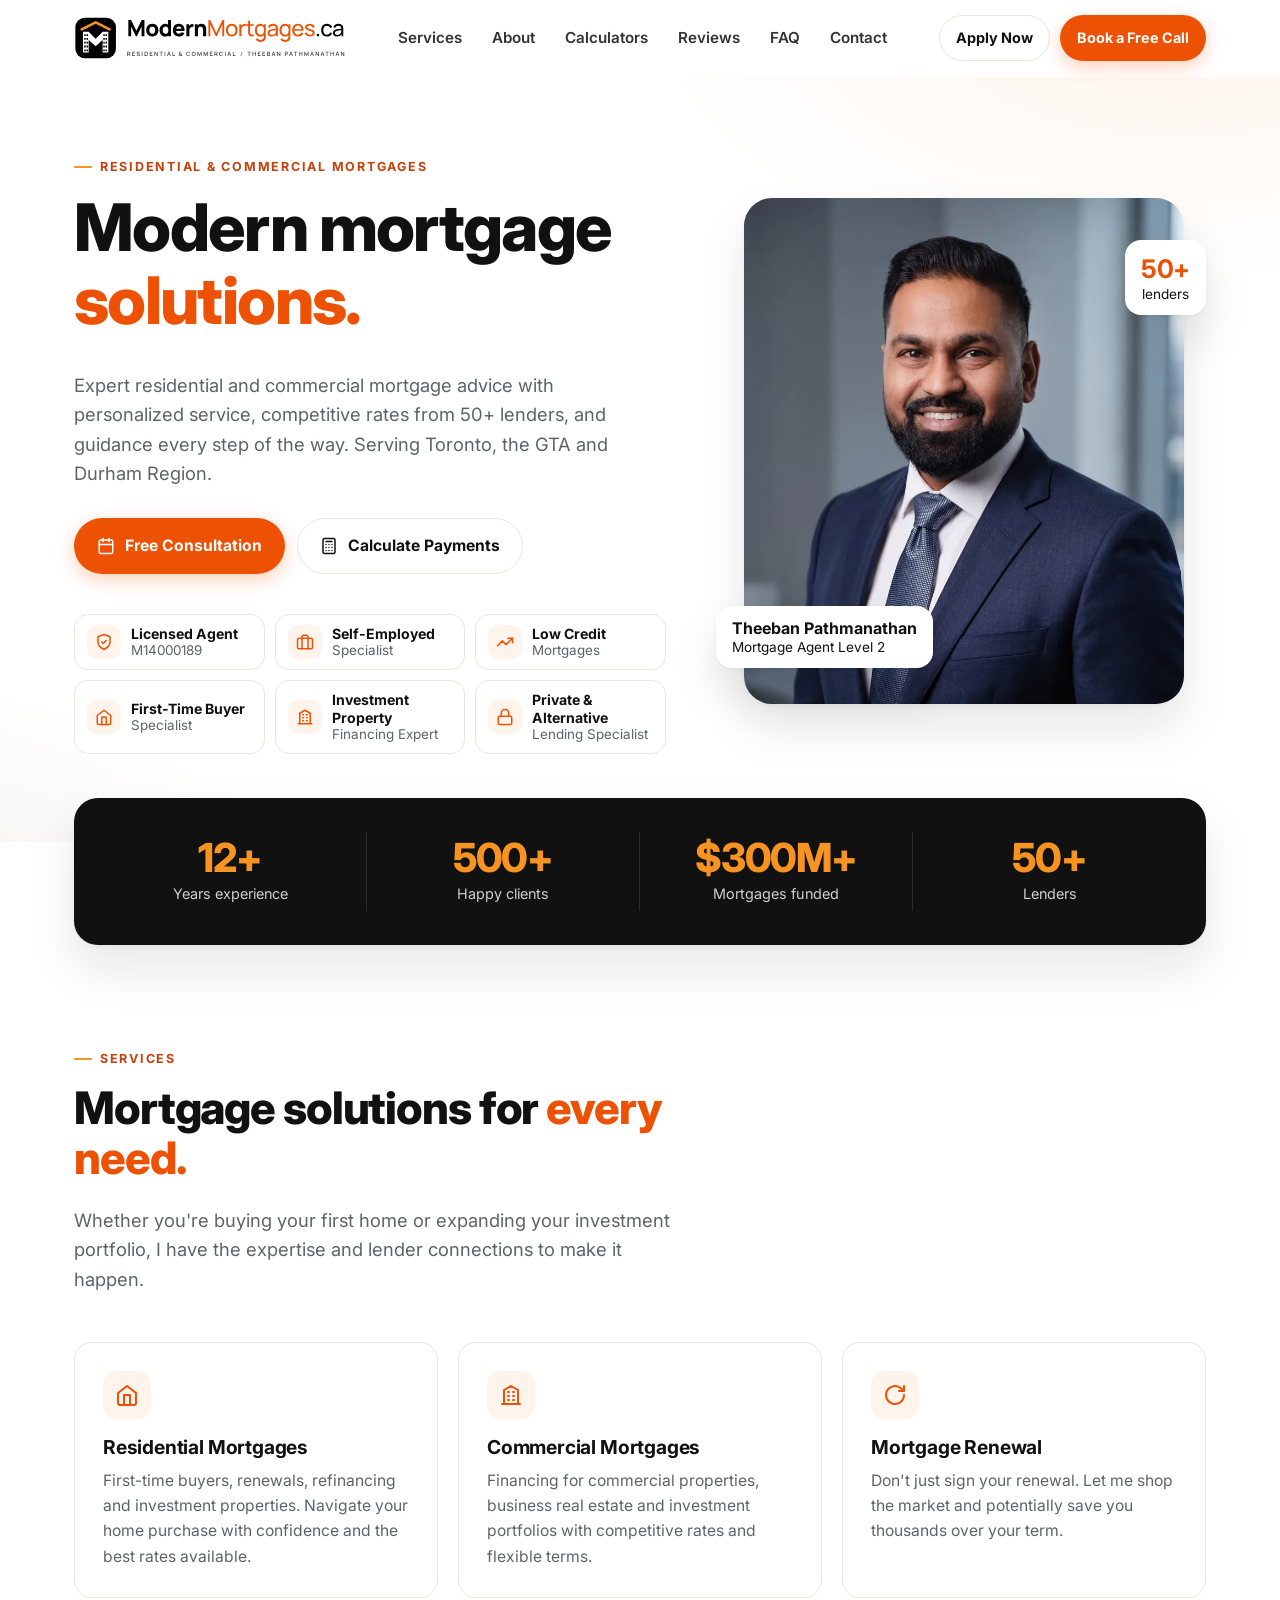
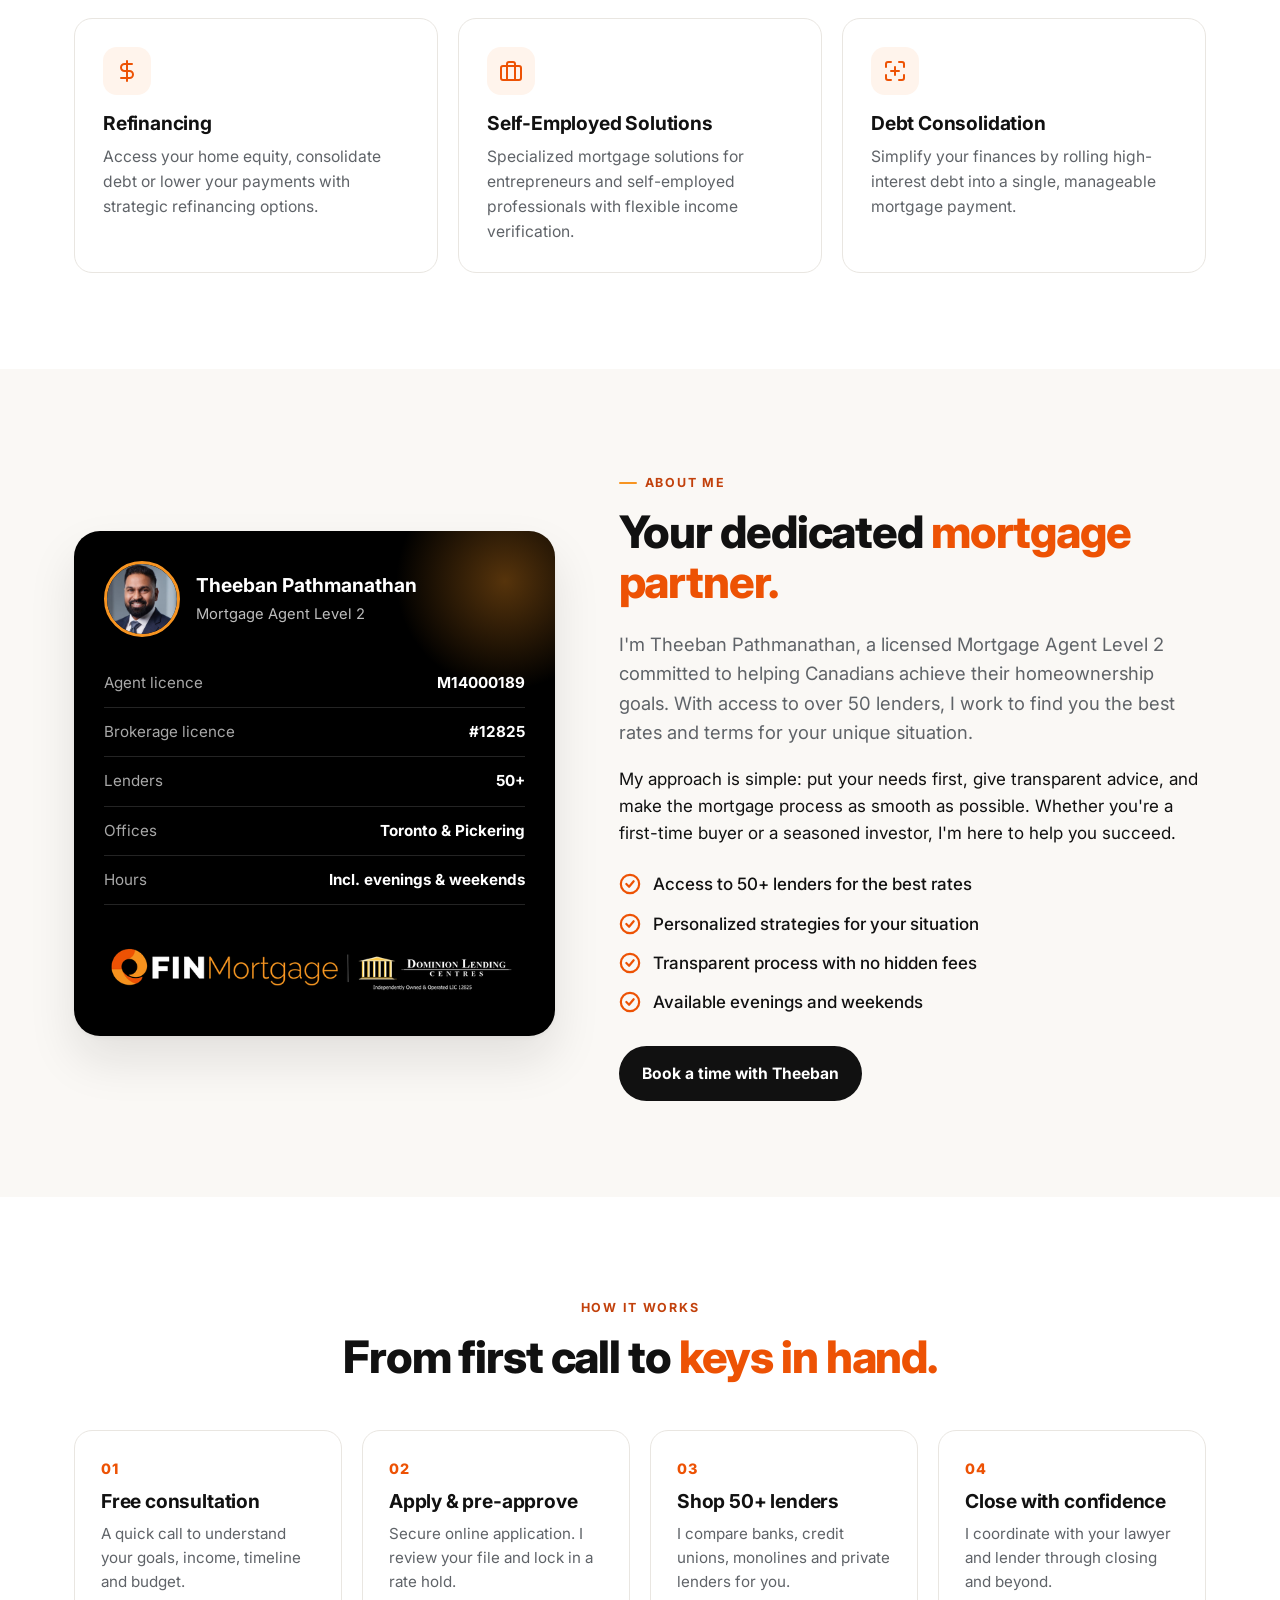
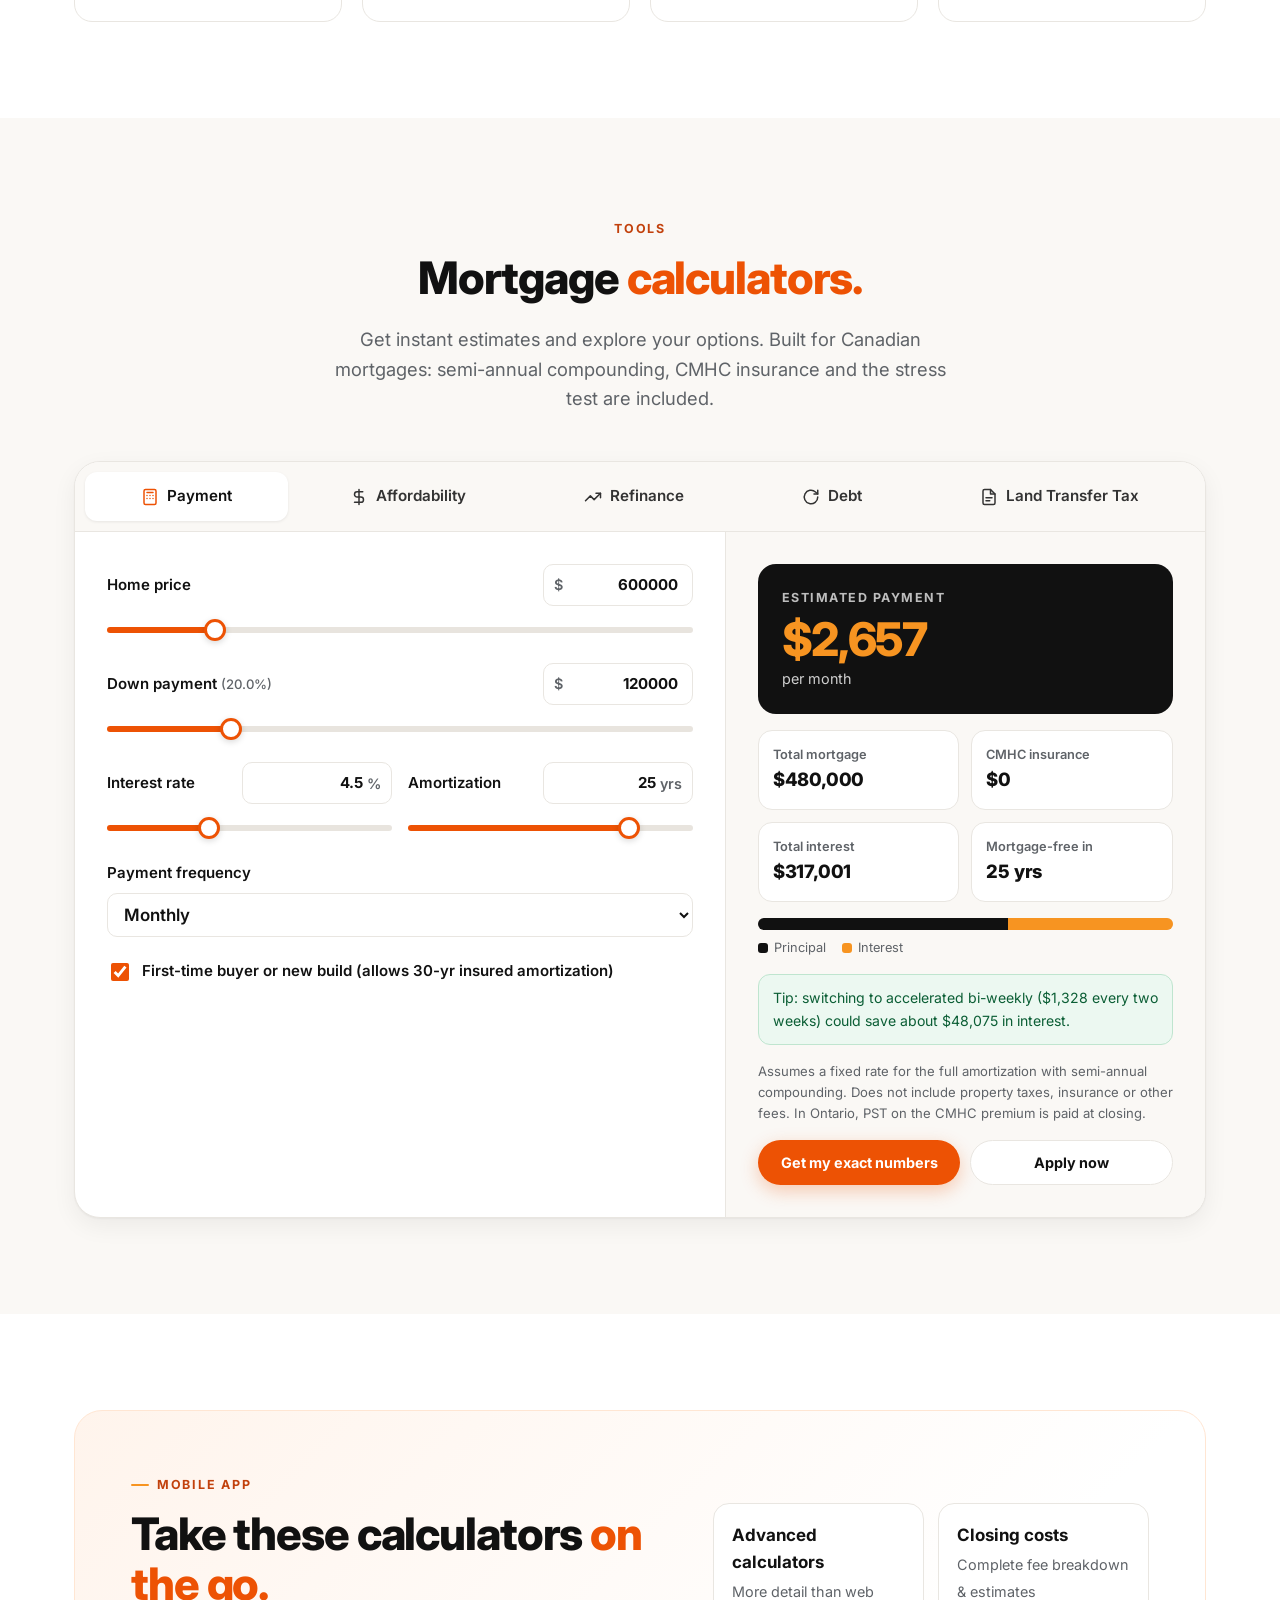
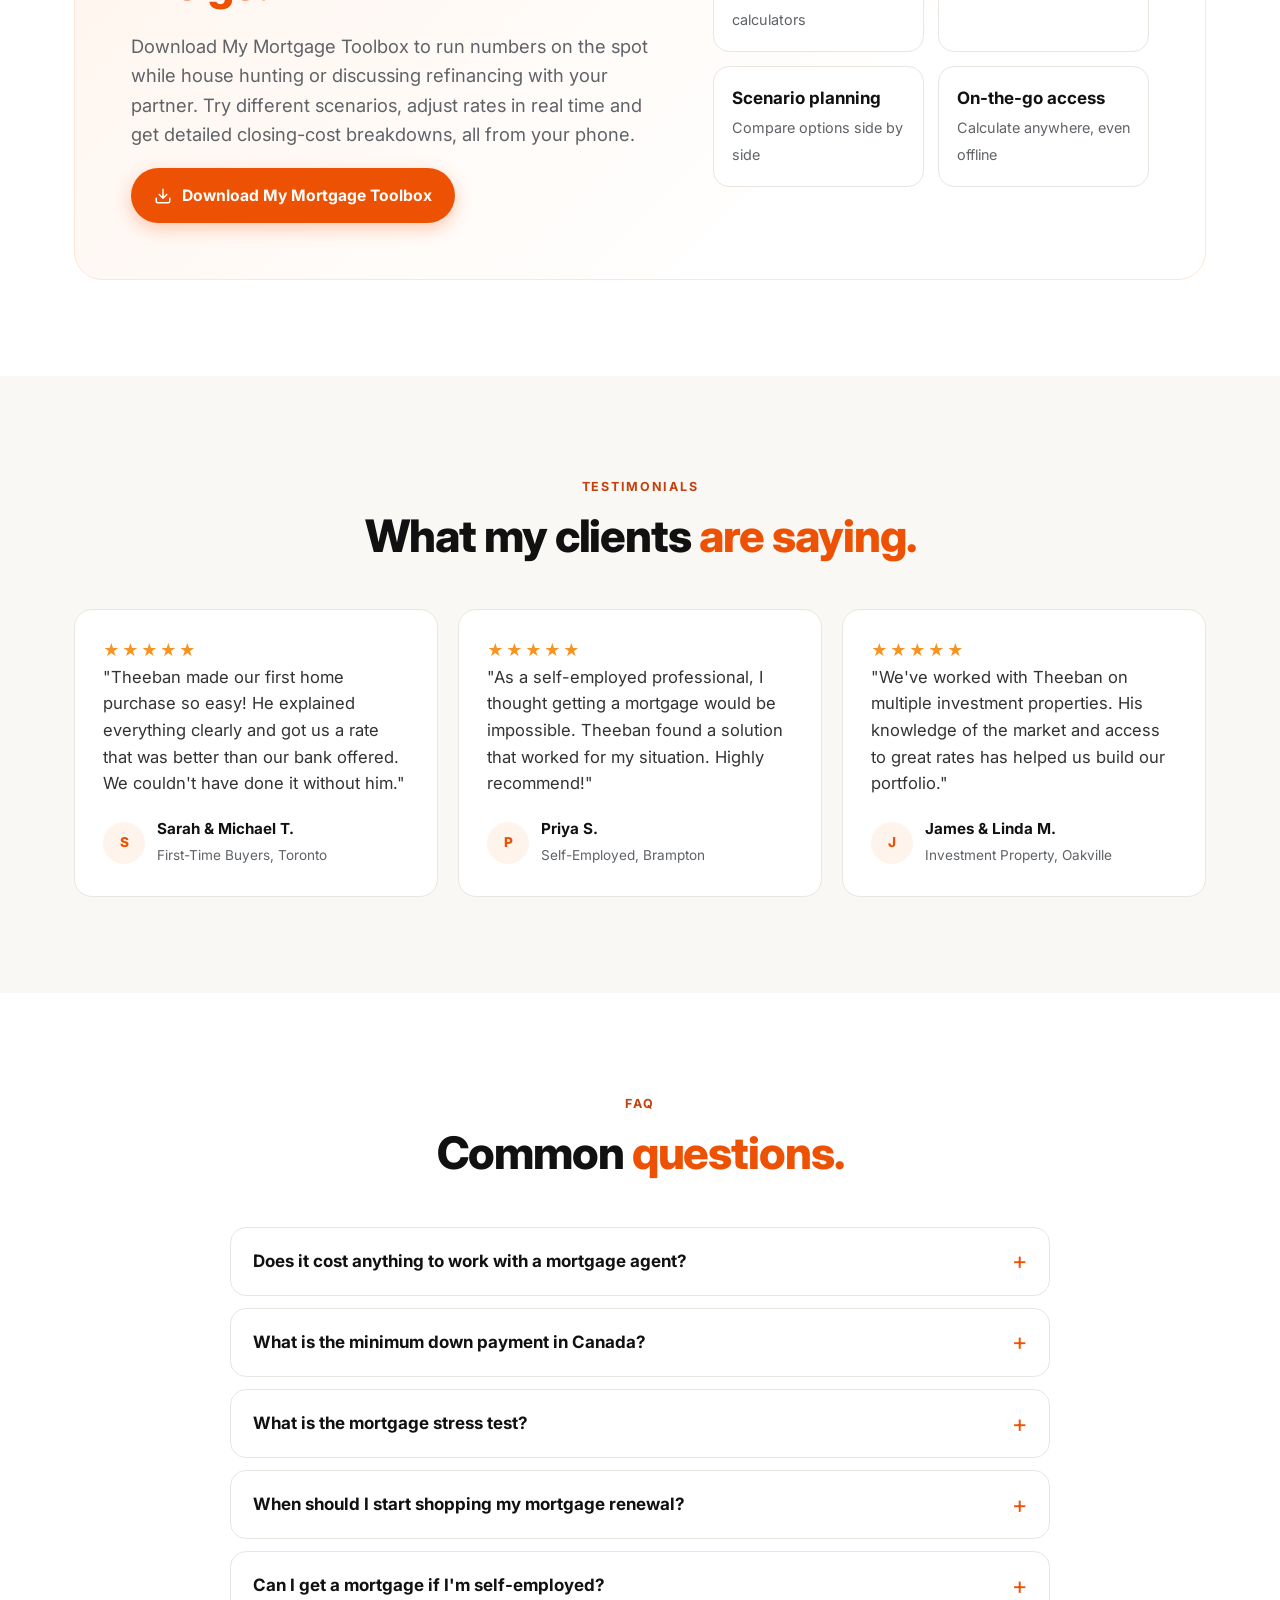
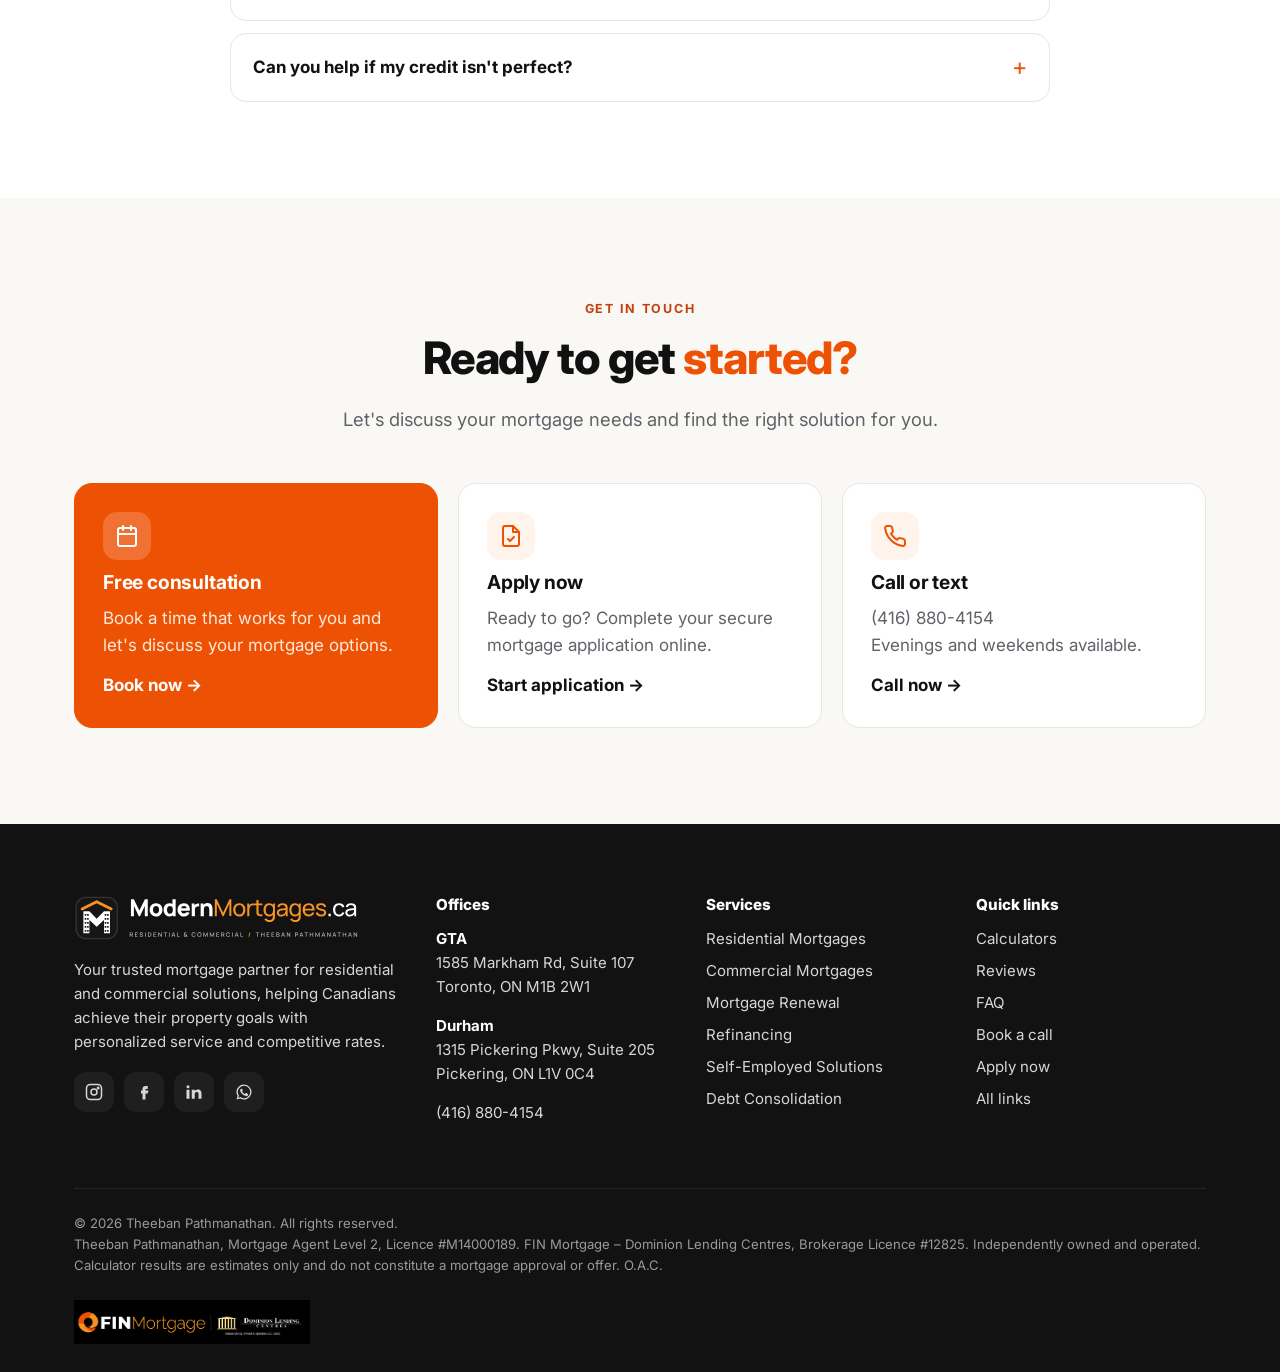
==== index.html @ 9a5ff661 "Launch new ModernMortgages.ca site" ====
<!doctype html>
<html lang="en-CA" class="no-js">
<head>
<meta charset="utf-8">
<meta name="viewport" content="width=device-width, initial-scale=1">
<title>Theeban Pathmanathan | Mortgage Agent Toronto &amp; Durham | ModernMortgages.ca</title>
<meta name="description" content="Residential and commercial mortgages in Toronto, the GTA and Durham Region. Theeban Pathmanathan, Mortgage Agent Level 2 (M14000189) with FIN Mortgage – Dominion Lending Centres. Access to 50+ lenders, free mortgage calculators, fast pre-approvals.">
<link rel="canonical" href="https://modernmortgages.ca/">
<meta name="theme-color" content="#FFFFFF">
<meta name="robots" content="index,follow,max-image-preview:large">

<meta property="og:type" content="website">
<meta property="og:site_name" content="ModernMortgages.ca">
<meta property="og:title" content="Theeban Pathmanathan | Mortgage Agent | ModernMortgages.ca">
<meta property="og:description" content="Residential &amp; commercial mortgages across Toronto, the GTA and Durham. 50+ lenders, personalized advice, free calculators.">
<meta property="og:url" content="https://modernmortgages.ca/">
<meta property="og:image" content="https://modernmortgages.ca/assets/img/og-image.jpg">
<meta property="og:locale" content="en_CA">
<meta name="twitter:card" content="summary_large_image">

<link rel="icon" href="/assets/img/icon.svg" type="image/svg+xml">
<link rel="icon" href="/assets/img/favicon-32.png" sizes="32x32" type="image/png">
<link rel="apple-touch-icon" href="/assets/img/apple-touch-icon.png">
<link rel="manifest" href="/site.webmanifest">
<link rel="alternate" type="text/plain" href="/llms.txt" title="LLM-readable summary">

<link rel="preconnect" href="https://fonts.googleapis.com">
<link rel="preconnect" href="https://fonts.gstatic.com" crossorigin>
<link href="https://fonts.googleapis.com/css2?family=Inter:wght@400;500;600;700;800&display=swap" rel="stylesheet">
<link rel="stylesheet" href="/assets/css/styles.css">
<link rel="preload" as="image" href="/assets/img/theeban-pathmanathan.webp" type="image/webp">

<script type="application/ld+json">
{
  "@context": "https://schema.org",
  "@graph": [
    {
      "@type": "WebSite",
      "@id": "https://modernmortgages.ca/#website",
      "url": "https://modernmortgages.ca/",
      "name": "ModernMortgages.ca",
      "inLanguage": "en-CA",
      "publisher": {"@id": "https://modernmortgages.ca/#business"}
    },
    {
      "@type": "Person",
      "@id": "https://modernmortgages.ca/#theeban",
      "name": "Theeban Pathmanathan",
      "jobTitle": "Mortgage Agent Level 2",
      "image": "https://modernmortgages.ca/assets/img/theeban-pathmanathan.jpg",
      "telephone": "+1-416-880-4154",
      "url": "https://modernmortgages.ca/",
      "worksFor": {"@type": "Organization", "name": "FIN Mortgage – Dominion Lending Centres", "description": "Independently owned and operated. FSRA Brokerage Licence #12825"},
      "hasCredential": {"@type": "EducationalOccupationalCredential", "credentialCategory": "license", "name": "Ontario Mortgage Agent Level 2 Licence M14000189", "recognizedBy": {"@type": "Organization", "name": "Financial Services Regulatory Authority of Ontario (FSRA)"}},
      "sameAs": [
        "https://www.linkedin.com/in/theebanp",
        "https://www.instagram.com/modern.mortgages",
        "https://www.facebook.com/modernmortgages.ca"
      ]
    },
    {
      "@type": "FinancialService",
      "@id": "https://modernmortgages.ca/#business",
      "name": "ModernMortgages.ca – Theeban Pathmanathan, Mortgage Agent",
      "url": "https://modernmortgages.ca/",
      "logo": "https://modernmortgages.ca/assets/img/logo.svg",
      "image": "https://modernmortgages.ca/assets/img/og-image.jpg",
      "telephone": "+1-416-880-4154",
      "priceRange": "Free consultation",
      "founder": {"@id": "https://modernmortgages.ca/#theeban"},
      "employee": {"@id": "https://modernmortgages.ca/#theeban"},
      "description": "Residential and commercial mortgage brokerage services: purchases, first-time buyers, renewals, refinancing, self-employed, debt consolidation, investment property, private and alternative lending. Access to 50+ lenders.",
      "areaServed": ["Toronto", "Greater Toronto Area", "Durham Region", "Scarborough", "Markham", "Pickering", "Ajax", "Whitby", "Oshawa", "Brampton", "Mississauga", "Ontario"],
      "address": [
        {"@type": "PostalAddress", "streetAddress": "1585 Markham Rd, Suite 107", "addressLocality": "Toronto", "addressRegion": "ON", "postalCode": "M1B 2W1", "addressCountry": "CA"},
        {"@type": "PostalAddress", "streetAddress": "1315 Pickering Pkwy, Suite 205", "addressLocality": "Pickering", "addressRegion": "ON", "postalCode": "L1V 0C4", "addressCountry": "CA"}
      ],
      "knowsAbout": ["Residential mortgages", "Commercial mortgages", "Mortgage renewal", "Refinancing", "Self-employed mortgages", "Debt consolidation", "First-time home buyers", "Investment property financing", "Private and alternative lending", "Bad credit mortgages"],
      "hasOfferCatalog": {
        "@type": "OfferCatalog",
        "name": "Mortgage services",
        "itemListElement": [
          {"@type": "Offer", "itemOffered": {"@type": "Service", "name": "Residential Mortgages"}},
          {"@type": "Offer", "itemOffered": {"@type": "Service", "name": "Commercial Mortgages"}},
          {"@type": "Offer", "itemOffered": {"@type": "Service", "name": "Mortgage Renewal"}},
          {"@type": "Offer", "itemOffered": {"@type": "Service", "name": "Refinancing"}},
          {"@type": "Offer", "itemOffered": {"@type": "Service", "name": "Self-Employed Mortgage Solutions"}},
          {"@type": "Offer", "itemOffered": {"@type": "Service", "name": "Debt Consolidation"}}
        ]
      },
      "sameAs": [
        "https://www.linkedin.com/in/theebanp",
        "https://www.instagram.com/modern.mortgages",
        "https://www.facebook.com/modernmortgages.ca"
      ]
    }
  ]
}
</script>
<script type="application/ld+json" id="faq-schema">
{
  "@context": "https://schema.org",
  "@type": "FAQPage",
  "mainEntity": [
    {"@type": "Question", "name": "Does it cost anything to work with a mortgage agent?", "acceptedAnswer": {"@type": "Answer", "text": "For most residential mortgages with qualified borrowers, there is no fee to you: the lender pays the broker's compensation. Some private, alternative or commercial files may involve a fee; if so, it is disclosed in writing upfront before you commit."}},
    {"@type": "Question", "name": "What is the minimum down payment in Canada?", "acceptedAnswer": {"@type": "Answer", "text": "5% of the first $500,000 of the purchase price and 10% of the portion between $500,000 and $1,499,999. Homes priced at $1.5 million or more need at least 20% down. With less than 20% down, mortgage default insurance (e.g. CMHC) is required and the premium is added to the mortgage."}},
    {"@type": "Question", "name": "What is the mortgage stress test?", "acceptedAnswer": {"@type": "Answer", "text": "Lenders must qualify you at the greater of your contract rate plus 2% or 5.25%. It does not change your actual rate or payment, but it does limit how much you can borrow."}},
    {"@type": "Question", "name": "When should I start shopping my mortgage renewal?", "acceptedAnswer": {"@type": "Answer", "text": "About 120 to 150 days before your maturity date. Most lenders will hold a rate for up to 120 days, and switching lenders at renewal is often possible without a penalty."}},
    {"@type": "Question", "name": "Can I get a mortgage if I'm self-employed?", "acceptedAnswer": {"@type": "Answer", "text": "Yes. Depending on how long you have been in business and how you report income, options include traditional lenders using two years of tax returns, stated-income programs with B lenders, and private lending. A broker can match your file to the lender whose income rules fit."}},
    {"@type": "Question", "name": "Can you help if my credit isn't perfect?", "acceptedAnswer": {"@type": "Answer", "text": "Yes. Alternative (B) lenders and private lenders consider files that the big banks decline, such as bruised credit, recent consumer proposals or non-traditional income. The goal is usually a short-term solution and a plan to move back to a prime lender."}}
  ]
}
</script>
<script>document.documentElement.classList.remove('no-js')</script>
</head>
<body>
<a class="skip" href="#main">Skip to content</a>

<!-- ============ Header ============ -->
<header class="site-header" id="top">
  <div class="container nav">
    <a class="brand" href="/" aria-label="ModernMortgages.ca home">
      <img src="/assets/img/logo.svg" alt="ModernMortgages.ca – Residential &amp; Commercial – Theeban Pathmanathan" width="271" height="42">
    </a>
    <nav aria-label="Primary">
      <ul class="nav-links">
        <li><a href="#services">Services</a></li>
        <li><a href="#about">About</a></li>
        <li><a href="#calculators">Calculators</a></li>
        <li><a href="#reviews">Reviews</a></li>
        <li><a href="#faq">FAQ</a></li>
        <li><a href="#contact">Contact</a></li>
      </ul>
    </nav>
    <div class="nav-cta">
      <a class="btn btn-ghost btn-sm" href="https://velocity-client.newton.ca/en/client/journey?shortCode=3vnqzjtlrdep" target="_blank" rel="noopener">Apply Now</a>
      <a class="btn btn-primary btn-sm" href="https://meet.theeban.ca" target="_blank" rel="noopener">Book a Free Call</a>
      <button class="menu-btn" aria-label="Open menu" aria-expanded="false" aria-controls="mobile-menu">
        <svg viewBox="0 0 24 24" fill="none" stroke="currentColor" stroke-width="2" stroke-linecap="round"><path d="M4 7h16M4 12h16M4 17h16"/></svg>
      </button>
    </div>
  </div>
  <div class="mobile-menu" id="mobile-menu">
    <a href="#services">Services</a>
    <a href="#about">About</a>
    <a href="#calculators">Calculators</a>
    <a href="#reviews">Reviews</a>
    <a href="#faq">FAQ</a>
    <a href="#contact">Contact</a>
    <a class="btn btn-primary" href="https://meet.theeban.ca" target="_blank" rel="noopener">Book a Free Call</a>
    <a class="btn btn-ghost" href="https://velocity-client.newton.ca/en/client/journey?shortCode=3vnqzjtlrdep" target="_blank" rel="noopener">Apply Now</a>
  </div>
</header>

<main id="main">

<!-- ============ Hero ============ -->
<section class="hero">
  <div class="container hero-grid">
    <div>
      <span class="eyebrow">Residential &amp; Commercial Mortgages</span>
      <h1>Modern mortgage <span class="accent">solutions.</span></h1>
      <p class="lead">Expert residential and commercial mortgage advice with personalized service, competitive rates from 50+ lenders, and guidance every step of the way. Serving Toronto, the GTA and Durham Region.</p>
      <div class="hero-ctas">
        <a class="btn btn-primary" href="https://meet.theeban.ca" target="_blank" rel="noopener">
          <svg viewBox="0 0 24 24" fill="none" stroke="currentColor" stroke-width="2" stroke-linecap="round" stroke-linejoin="round"><rect x="3" y="4" width="18" height="18" rx="2"/><path d="M16 2v4M8 2v4M3 10h18"/></svg>
          Free Consultation
        </a>
        <a class="btn btn-ghost" href="#calculators">
          <svg viewBox="0 0 24 24" fill="none" stroke="currentColor" stroke-width="2" stroke-linecap="round" stroke-linejoin="round"><rect x="4" y="2" width="16" height="20" rx="2"/><path d="M8 6h8M8 10h.01M12 10h.01M16 10h.01M8 14h.01M12 14h.01M16 14h.01M8 18h.01M12 18h.01M16 18h.01"/></svg>
          Calculate Payments
        </a>
      </div>
      <div class="chips" aria-label="Specialties">
        <div class="chip"><span class="ic"><svg viewBox="0 0 24 24" fill="none" stroke="currentColor" stroke-width="2" stroke-linecap="round" stroke-linejoin="round"><path d="M12 22s8-4 8-10V5l-8-3-8 3v7c0 6 8 10 8 10z"/><path d="m9 12 2 2 4-4"/></svg></span><div><strong>Licensed Agent</strong><span>M14000189</span></div></div>
        <div class="chip"><span class="ic"><svg viewBox="0 0 24 24" fill="none" stroke="currentColor" stroke-width="2" stroke-linecap="round" stroke-linejoin="round"><rect x="2" y="7" width="20" height="14" rx="2"/><path d="M16 21V5a2 2 0 0 0-2-2h-4a2 2 0 0 0-2 2v16"/></svg></span><div><strong>Self-Employed</strong><span>Specialist</span></div></div>
        <div class="chip"><span class="ic"><svg viewBox="0 0 24 24" fill="none" stroke="currentColor" stroke-width="2" stroke-linecap="round" stroke-linejoin="round"><path d="M22 7 13.5 15.5l-5-5L2 17"/><path d="M16 7h6v6"/></svg></span><div><strong>Low Credit</strong><span>Mortgages</span></div></div>
        <div class="chip"><span class="ic"><svg viewBox="0 0 24 24" fill="none" stroke="currentColor" stroke-width="2" stroke-linecap="round" stroke-linejoin="round"><path d="m3 10 9-7 9 7v10a2 2 0 0 1-2 2H5a2 2 0 0 1-2-2z"/><path d="M9 22V12h6v10"/></svg></span><div><strong>First-Time Buyer</strong><span>Specialist</span></div></div>
        <div class="chip"><span class="ic"><svg viewBox="0 0 24 24" fill="none" stroke="currentColor" stroke-width="2" stroke-linecap="round" stroke-linejoin="round"><path d="M3 21h18M5 21V7l7-4 7 4v14M9 9h1M9 13h1M9 17h1M14 9h1M14 13h1M14 17h1"/></svg></span><div><strong>Investment Property</strong><span>Financing Expert</span></div></div>
        <div class="chip"><span class="ic"><svg viewBox="0 0 24 24" fill="none" stroke="currentColor" stroke-width="2" stroke-linecap="round" stroke-linejoin="round"><rect x="3" y="11" width="18" height="11" rx="2"/><path d="M7 11V7a5 5 0 0 1 10 0v4"/></svg></span><div><strong>Private &amp; Alternative</strong><span>Lending Specialist</span></div></div>
      </div>
    </div>
    <div class="hero-photo">
      <div class="frame">
        <picture>
          <source srcset="/assets/img/theeban-pathmanathan.webp" type="image/webp">
          <img src="/assets/img/theeban-pathmanathan.jpg" alt="Theeban Pathmanathan, Mortgage Agent Level 2" width="800" height="925" fetchpriority="high">
        </picture>
      </div>
      <div class="badge-float b1"><strong>Theeban Pathmanathan</strong>Mortgage Agent Level 2</div>
      <div class="badge-float b2"><strong>50+</strong>lenders</div>
    </div>
  </div>
</section>

<!-- ============ Stats ============ -->
<div class="container">
  <div class="stats reveal" role="list">
    <div class="stat" role="listitem"><b>12+</b><span>Years experience</span></div>
    <div class="stat" role="listitem"><b>500+</b><span>Happy clients</span></div>
    <div class="stat" role="listitem"><b>$300M+</b><span>Mortgages funded</span></div>
    <div class="stat" role="listitem"><b>50+</b><span>Lenders</span></div>
  </div>
</div>

<!-- ============ Services ============ -->
<section class="section" id="services">
  <div class="container">
    <div class="section-head reveal">
      <span class="eyebrow">Services</span>
      <h2>Mortgage solutions for <span class="accent">every need.</span></h2>
      <p class="lead">Whether you're buying your first home or expanding your investment portfolio, I have the expertise and lender connections to make it happen.</p>
    </div>
    <div class="grid-3">
      <article class="card reveal">
        <div class="ic"><svg viewBox="0 0 24 24" fill="none" stroke="currentColor" stroke-width="2" stroke-linecap="round" stroke-linejoin="round"><path d="m3 10 9-7 9 7v10a2 2 0 0 1-2 2H5a2 2 0 0 1-2-2z"/><path d="M9 22V12h6v10"/></svg></div>
        <h3>Residential Mortgages</h3>
        <p>First-time buyers, renewals, refinancing and investment properties. Navigate your home purchase with confidence and the best rates available.</p>
      </article>
      <article class="card reveal">
        <div class="ic"><svg viewBox="0 0 24 24" fill="none" stroke="currentColor" stroke-width="2" stroke-linecap="round" stroke-linejoin="round"><path d="M3 21h18M5 21V7l7-4 7 4v14M9 9h1M9 13h1M9 17h1M14 9h1M14 13h1M14 17h1"/></svg></div>
        <h3>Commercial Mortgages</h3>
        <p>Financing for commercial properties, business real estate and investment portfolios with competitive rates and flexible terms.</p>
      </article>
      <article class="card reveal">
        <div class="ic"><svg viewBox="0 0 24 24" fill="none" stroke="currentColor" stroke-width="2" stroke-linecap="round" stroke-linejoin="round"><path d="M21 12a9 9 0 1 1-3-6.7L21 8"/><path d="M21 3v5h-5"/></svg></div>
        <h3>Mortgage Renewal</h3>
        <p>Don't just sign your renewal. Let me shop the market and potentially save you thousands over your term.</p>
      </article>
      <article class="card reveal">
        <div class="ic"><svg viewBox="0 0 24 24" fill="none" stroke="currentColor" stroke-width="2" stroke-linecap="round" stroke-linejoin="round"><path d="M12 2v20M17 5H9.5a3.5 3.5 0 0 0 0 7h5a3.5 3.5 0 0 1 0 7H6"/></svg></div>
        <h3>Refinancing</h3>
        <p>Access your home equity, consolidate debt or lower your payments with strategic refinancing options.</p>
      </article>
      <article class="card reveal">
        <div class="ic"><svg viewBox="0 0 24 24" fill="none" stroke="currentColor" stroke-width="2" stroke-linecap="round" stroke-linejoin="round"><rect x="2" y="7" width="20" height="14" rx="2"/><path d="M16 21V5a2 2 0 0 0-2-2h-4a2 2 0 0 0-2 2v16"/></svg></div>
        <h3>Self-Employed Solutions</h3>
        <p>Specialized mortgage solutions for entrepreneurs and self-employed professionals with flexible income verification.</p>
      </article>
      <article class="card reveal">
        <div class="ic"><svg viewBox="0 0 24 24" fill="none" stroke="currentColor" stroke-width="2" stroke-linecap="round" stroke-linejoin="round"><path d="M8 3H5a2 2 0 0 0-2 2v3M21 8V5a2 2 0 0 0-2-2h-3M3 16v3a2 2 0 0 0 2 2h3M16 21h3a2 2 0 0 0 2-2v-3"/><path d="M8 12h8M12 8v8"/></svg></div>
        <h3>Debt Consolidation</h3>
        <p>Simplify your finances by rolling high-interest debt into a single, manageable mortgage payment.</p>
      </article>
    </div>
  </div>
</section>

<!-- ============ About ============ -->
<section class="section section-soft" id="about">
  <div class="container about-grid">
    <div class="about-media reveal">
      <div class="id-card">
        <div class="id-top">
          <img class="id-av" src="/assets/img/theeban-avatar.jpg" alt="Theeban Pathmanathan" width="96" height="96" loading="lazy">
          <div><b>Theeban Pathmanathan</b><span>Mortgage Agent Level 2</span></div>
        </div>
        <dl class="id-list">
          <div><dt>Agent licence</dt><dd>M14000189</dd></div>
          <div><dt>Brokerage licence</dt><dd>#12825</dd></div>
          <div><dt>Lenders</dt><dd>50+</dd></div>
          <div><dt>Offices</dt><dd>Toronto &amp; Pickering</dd></div>
          <div><dt>Hours</dt><dd>Incl. evenings &amp; weekends</dd></div>
        </dl>
        <img class="id-cobrand" src="/assets/img/fin-dlc-cobrand-sm.png" alt="FIN Mortgage – Dominion Lending Centres, independently owned and operated, Licence 12825" width="617" height="115" loading="lazy">
      </div>
    </div>
    <div class="reveal">
      <span class="eyebrow">About me</span>
      <h2>Your dedicated <span class="accent">mortgage partner.</span></h2>
      <p class="lead">I'm Theeban Pathmanathan, a licensed Mortgage Agent Level 2 committed to helping Canadians achieve their homeownership goals. With access to over 50 lenders, I work to find you the best rates and terms for your unique situation.</p>
      <p>My approach is simple: put your needs first, give transparent advice, and make the mortgage process as smooth as possible. Whether you're a first-time buyer or a seasoned investor, I'm here to help you succeed.</p>
      <ul class="checklist">
        <li><svg viewBox="0 0 24 24" fill="none" stroke="currentColor" stroke-width="2.4" stroke-linecap="round" stroke-linejoin="round"><circle cx="12" cy="12" r="10"/><path d="m8 12 3 3 5-6"/></svg>Access to 50+ lenders for the best rates</li>
        <li><svg viewBox="0 0 24 24" fill="none" stroke="currentColor" stroke-width="2.4" stroke-linecap="round" stroke-linejoin="round"><circle cx="12" cy="12" r="10"/><path d="m8 12 3 3 5-6"/></svg>Personalized strategies for your situation</li>
        <li><svg viewBox="0 0 24 24" fill="none" stroke="currentColor" stroke-width="2.4" stroke-linecap="round" stroke-linejoin="round"><circle cx="12" cy="12" r="10"/><path d="m8 12 3 3 5-6"/></svg>Transparent process with no hidden fees</li>
        <li><svg viewBox="0 0 24 24" fill="none" stroke="currentColor" stroke-width="2.4" stroke-linecap="round" stroke-linejoin="round"><circle cx="12" cy="12" r="10"/><path d="m8 12 3 3 5-6"/></svg>Available evenings and weekends</li>
      </ul>
      <a class="btn btn-dark" href="https://meet.theeban.ca" target="_blank" rel="noopener">Book a time with Theeban</a>
    </div>
  </div>
</section>

<!-- ============ Process ============ -->
<section class="section" id="process">
  <div class="container">
    <div class="section-head center reveal">
      <span class="eyebrow">How it works</span>
      <h2>From first call to <span class="accent">keys in hand.</span></h2>
    </div>
    <div class="steps">
      <div class="step reveal"><h3>Free consultation</h3><p>A quick call to understand your goals, income, timeline and budget.</p></div>
      <div class="step reveal"><h3>Apply &amp; pre-approve</h3><p>Secure online application. I review your file and lock in a rate hold.</p></div>
      <div class="step reveal"><h3>Shop 50+ lenders</h3><p>I compare banks, credit unions, monolines and private lenders for you.</p></div>
      <div class="step reveal"><h3>Close with confidence</h3><p>I coordinate with your lawyer and lender through closing and beyond.</p></div>
    </div>
  </div>
</section>

<!-- ============ Calculators ============ -->
<section class="section section-soft" id="calculators">
  <div class="container">
    <div class="section-head center reveal">
      <span class="eyebrow">Tools</span>
      <h2>Mortgage <span class="accent">calculators.</span></h2>
      <p class="lead" style="margin:0 auto">Get instant estimates and explore your options. Built for Canadian mortgages: semi-annual compounding, CMHC insurance and the stress test are included.</p>
    </div>

    <div class="calc-shell reveal" id="calc-app">
      <div class="tabs" role="tablist" aria-label="Calculators">
        <button class="tab" role="tab" id="tab-payment" aria-controls="panel-payment" aria-selected="true">
          <svg viewBox="0 0 24 24" fill="none" stroke="currentColor" stroke-width="2" stroke-linecap="round" stroke-linejoin="round"><rect x="4" y="2" width="16" height="20" rx="2"/><path d="M8 6h8M8 10h.01M12 10h.01M16 10h.01M8 14h.01M12 14h.01M16 14h.01"/></svg>Payment</button>
        <button class="tab" role="tab" id="tab-afford" aria-controls="panel-afford" aria-selected="false" tabindex="-1">
          <svg viewBox="0 0 24 24" fill="none" stroke="currentColor" stroke-width="2" stroke-linecap="round" stroke-linejoin="round"><path d="M12 2v20M17 5H9.5a3.5 3.5 0 0 0 0 7h5a3.5 3.5 0 0 1 0 7H6"/></svg>Affordability</button>
        <button class="tab" role="tab" id="tab-refi" aria-controls="panel-refi" aria-selected="false" tabindex="-1">
          <svg viewBox="0 0 24 24" fill="none" stroke="currentColor" stroke-width="2" stroke-linecap="round" stroke-linejoin="round"><path d="M22 7 13.5 15.5l-5-5L2 17"/><path d="M16 7h6v6"/></svg>Refinance</button>
        <button class="tab" role="tab" id="tab-debt" aria-controls="panel-debt" aria-selected="false" tabindex="-1">
          <svg viewBox="0 0 24 24" fill="none" stroke="currentColor" stroke-width="2" stroke-linecap="round" stroke-linejoin="round"><path d="M21 12a9 9 0 1 1-3-6.7L21 8"/><path d="M21 3v5h-5"/></svg>Debt</button>
        <button class="tab" role="tab" id="tab-ltt" aria-controls="panel-ltt" aria-selected="false" tabindex="-1">
          <svg viewBox="0 0 24 24" fill="none" stroke="currentColor" stroke-width="2" stroke-linecap="round" stroke-linejoin="round"><path d="M14 2H6a2 2 0 0 0-2 2v16a2 2 0 0 0 2 2h12a2 2 0 0 0 2-2V8z"/><path d="M14 2v6h6M8 13h8M8 17h5"/></svg>Land Transfer Tax</button>
      </div>

      <!-- Panels are filled by /assets/js/calculators.js -->
      <div class="calc-panel" role="tabpanel" id="panel-payment" aria-labelledby="tab-payment"></div>
      <div class="calc-panel" role="tabpanel" id="panel-afford" aria-labelledby="tab-afford" hidden></div>
      <div class="calc-panel" role="tabpanel" id="panel-refi" aria-labelledby="tab-refi" hidden></div>
      <div class="calc-panel" role="tabpanel" id="panel-debt" aria-labelledby="tab-debt" hidden></div>
      <div class="calc-panel" role="tabpanel" id="panel-ltt" aria-labelledby="tab-ltt" hidden></div>
      <noscript><p style="padding:24px">The calculators need JavaScript. You can also <a href="https://meet.theeban.ca">book a free call</a> and I'll run the numbers with you.</p></noscript>
    </div>
  </div>
</section>

<!-- ============ App ============ -->
<section class="section" id="app">
  <div class="container">
    <div class="app reveal">
      <div>
        <span class="eyebrow">Mobile app</span>
        <h2>Take these calculators <span class="accent">on the go.</span></h2>
        <p class="lead">Download My Mortgage Toolbox to run numbers on the spot while house hunting or discussing refinancing with your partner. Try different scenarios, adjust rates in real time and get detailed closing-cost breakdowns, all from your phone.</p>
        <a class="btn btn-primary" href="https://www.dlcapp.ca/app/theeban-pathmanathan" target="_blank" rel="noopener">
          <svg viewBox="0 0 24 24" fill="none" stroke="currentColor" stroke-width="2" stroke-linecap="round" stroke-linejoin="round"><path d="M21 15v4a2 2 0 0 1-2 2H5a2 2 0 0 1-2-2v-4M7 10l5 5 5-5M12 15V3"/></svg>
          Download My Mortgage Toolbox
        </a>
      </div>
      <div class="app-feats">
        <div class="app-feat"><b>Advanced calculators</b><span>More detail than web calculators</span></div>
        <div class="app-feat"><b>Closing costs</b><span>Complete fee breakdown &amp; estimates</span></div>
        <div class="app-feat"><b>Scenario planning</b><span>Compare options side by side</span></div>
        <div class="app-feat"><b>On-the-go access</b><span>Calculate anywhere, even offline</span></div>
      </div>
    </div>
  </div>
</section>

<!-- ============ Testimonials ============ -->
<section class="section section-soft" id="reviews">
  <div class="container">
    <div class="section-head center reveal">
      <span class="eyebrow">Testimonials</span>
      <h2>What my clients <span class="accent">are saying.</span></h2>
    </div>
    <div class="grid-3">
      <figure class="card quote reveal">
        <div>
          <div class="stars" aria-label="5 out of 5 stars">★★★★★</div>
          <blockquote>"Theeban made our first home purchase so easy! He explained everything clearly and got us a rate that was better than our bank offered. We couldn't have done it without him."</blockquote>
        </div>
        <figcaption class="who"><span class="av">S</span><div><b>Sarah &amp; Michael T.</b><span>First-Time Buyers, Toronto</span></div></figcaption>
      </figure>
      <figure class="card quote reveal">
        <div>
          <div class="stars" aria-label="5 out of 5 stars">★★★★★</div>
          <blockquote>"As a self-employed professional, I thought getting a mortgage would be impossible. Theeban found a solution that worked for my situation. Highly recommend!"</blockquote>
        </div>
        <figcaption class="who"><span class="av">P</span><div><b>Priya S.</b><span>Self-Employed, Brampton</span></div></figcaption>
      </figure>
      <figure class="card quote reveal">
        <div>
          <div class="stars" aria-label="5 out of 5 stars">★★★★★</div>
          <blockquote>"We've worked with Theeban on multiple investment properties. His knowledge of the market and access to great rates has helped us build our portfolio."</blockquote>
        </div>
        <figcaption class="who"><span class="av">J</span><div><b>James &amp; Linda M.</b><span>Investment Property, Oakville</span></div></figcaption>
      </figure>
    </div>
  </div>
</section>

<!-- ============ FAQ ============ -->
<section class="section" id="faq">
  <div class="container">
    <div class="section-head center reveal">
      <span class="eyebrow">FAQ</span>
      <h2>Common <span class="accent">questions.</span></h2>
    </div>
    <div class="faq reveal">
      <details><summary>Does it cost anything to work with a mortgage agent?</summary><p>For most residential mortgages with qualified borrowers, there is no fee to you: the lender pays the broker's compensation. Some private, alternative or commercial files may involve a fee; if so, it is disclosed in writing upfront before you commit.</p></details>
      <details><summary>What is the minimum down payment in Canada?</summary><p>5% of the first $500,000 of the purchase price and 10% of the portion between $500,000 and $1,499,999. Homes priced at $1.5 million or more need at least 20% down. With less than 20% down, mortgage default insurance (e.g. CMHC) is required and the premium is added to your mortgage.</p></details>
      <details><summary>What is the mortgage stress test?</summary><p>Lenders must qualify you at the greater of your contract rate plus 2% or 5.25%. It doesn't change your actual rate or payment, but it does limit how much you can borrow. The Affordability calculator above applies it automatically.</p></details>
      <details><summary>When should I start shopping my mortgage renewal?</summary><p>About 120 to 150 days before your maturity date. Most lenders will hold a rate for up to 120 days, and switching lenders at renewal is often possible without a penalty.</p></details>
      <details><summary>Can I get a mortgage if I'm self-employed?</summary><p>Yes. Depending on how long you've been in business and how you report income, options include traditional lenders using two years of tax returns, stated-income programs with B lenders, and private lending. I match your file to the lender whose income rules fit.</p></details>
      <details><summary>Can you help if my credit isn't perfect?</summary><p>Yes. Alternative (B) lenders and private lenders consider files that the big banks decline, such as bruised credit, recent consumer proposals or non-traditional income. The goal is usually a short-term solution and a plan to move you back to a prime lender.</p></details>
    </div>
  </div>
</section>

<!-- ============ Contact ============ -->
<section class="section section-soft" id="contact">
  <div class="container">
    <div class="section-head center reveal">
      <span class="eyebrow">Get in touch</span>
      <h2>Ready to get <span class="accent">started?</span></h2>
      <p class="lead" style="margin:0 auto">Let's discuss your mortgage needs and find the right solution for you.</p>
    </div>
    <div class="contact-grid">
      <a class="contact-card primary reveal" href="https://meet.theeban.ca" target="_blank" rel="noopener">
        <span class="ic"><svg viewBox="0 0 24 24" fill="none" stroke="currentColor" stroke-width="2" stroke-linecap="round" stroke-linejoin="round"><rect x="3" y="4" width="18" height="18" rx="2"/><path d="M16 2v4M8 2v4M3 10h18"/></svg></span>
        <h3>Free consultation</h3>
        <p>Book a time that works for you and let's discuss your mortgage options.</p>
        <span class="go">Book now →</span>
      </a>
      <a class="contact-card reveal" href="https://velocity-client.newton.ca/en/client/journey?shortCode=3vnqzjtlrdep" target="_blank" rel="noopener">
        <span class="ic"><svg viewBox="0 0 24 24" fill="none" stroke="currentColor" stroke-width="2" stroke-linecap="round" stroke-linejoin="round"><path d="M14 2H6a2 2 0 0 0-2 2v16a2 2 0 0 0 2 2h12a2 2 0 0 0 2-2V8z"/><path d="M14 2v6h6M9 15l2 2 4-4"/></svg></span>
        <h3>Apply now</h3>
        <p>Ready to go? Complete your secure mortgage application online.</p>
        <span class="go">Start application →</span>
      </a>
      <a class="contact-card reveal" href="tel:+14168804154">
        <span class="ic"><svg viewBox="0 0 24 24" fill="none" stroke="currentColor" stroke-width="2" stroke-linecap="round" stroke-linejoin="round"><path d="M22 16.9v3a2 2 0 0 1-2.2 2 19.8 19.8 0 0 1-8.6-3.1 19.5 19.5 0 0 1-6-6A19.8 19.8 0 0 1 2.1 4.2 2 2 0 0 1 4.1 2h3a2 2 0 0 1 2 1.7c.1.9.4 1.8.7 2.7a2 2 0 0 1-.5 2.1L8 9.8a16 16 0 0 0 6 6l1.3-1.3a2 2 0 0 1 2.1-.4c.9.3 1.8.6 2.7.7a2 2 0 0 1 1.7 2z"/></svg></span>
        <h3>Call or text</h3>
        <p>(416) 880-4154<br>Evenings and weekends available.</p>
        <span class="go">Call now →</span>
      </a>
    </div>
  </div>
</section>

</main>

<!-- ============ Footer ============ -->
<footer class="site-footer">
  <div class="container">
    <div class="foot-grid">
      <div>
        <img class="foot-logo" src="/assets/img/logo-dark.svg" alt="ModernMortgages.ca" width="284" height="44" loading="lazy">
        <p>Your trusted mortgage partner for residential and commercial solutions, helping Canadians achieve their property goals with personalized service and competitive rates.</p>
        <div class="socials">
          <a href="https://www.instagram.com/modern.mortgages" target="_blank" rel="noopener" aria-label="Instagram"><svg viewBox="0 0 24 24" fill="none" stroke="currentColor" stroke-width="2"><rect x="2" y="2" width="20" height="20" rx="5"/><circle cx="12" cy="12" r="4"/><circle cx="17.5" cy="6.5" r="1" fill="currentColor"/></svg></a>
          <a href="https://www.facebook.com/modernmortgages.ca" target="_blank" rel="noopener" aria-label="Facebook"><svg viewBox="0 0 24 24" fill="currentColor"><path d="M14 8h3V4h-3a4 4 0 0 0-4 4v2H8v4h2v8h4v-8h3l1-4h-4V8z"/></svg></a>
          <a href="https://www.linkedin.com/in/theebanp" target="_blank" rel="noopener" aria-label="LinkedIn"><svg viewBox="0 0 24 24" fill="currentColor"><path d="M4 3a2 2 0 1 1 0 4 2 2 0 0 1 0-4zM2 9h4v12H2zM9 9h4v1.7c.6-1 2-2 4-2 4 0 5 2.5 5 6V21h-4v-5.5c0-1.5 0-3.5-2.2-3.5S13 13.7 13 15.4V21H9z"/></svg></a>
          <a href="https://wa.me/14168804154" target="_blank" rel="noopener" aria-label="WhatsApp"><svg viewBox="0 0 24 24" fill="currentColor"><path d="M12 2a10 10 0 0 0-8.6 15.1L2 22l5-1.3A10 10 0 1 0 12 2zm0 18.2a8.2 8.2 0 0 1-4.2-1.2l-.3-.2-3 .8.8-2.9-.2-.3A8.2 8.2 0 1 1 12 20.2zm4.5-6.1c-.2-.1-1.5-.7-1.7-.8-.2-.1-.4-.1-.6.1l-.8 1c-.1.2-.3.2-.5.1a6.7 6.7 0 0 1-3.3-2.9c-.3-.4.2-.4.7-1.4.1-.2 0-.3 0-.4l-.8-1.8c-.2-.5-.4-.4-.6-.4h-.5a1 1 0 0 0-.7.3 3 3 0 0 0-.9 2.2 5.2 5.2 0 0 0 1.1 2.7 11.8 11.8 0 0 0 4.5 4c1.7.7 2.4.8 3.2.7.5-.1 1.5-.6 1.7-1.2.2-.6.2-1.1.2-1.2-.1-.1-.3-.2-.5-.3z"/></svg></a>
        </div>
      </div>
      <div>
        <h4>Offices</h4>
        <p><strong style="color:#fff">GTA</strong><br>1585 Markham Rd, Suite 107<br>Toronto, ON M1B 2W1</p>
        <p><strong style="color:#fff">Durham</strong><br>1315 Pickering Pkwy, Suite 205<br>Pickering, ON L1V 0C4</p>
        <p><a href="tel:+14168804154">(416) 880-4154</a></p>
      </div>
      <div>
        <h4>Services</h4>
        <ul>
          <li><a href="#services">Residential Mortgages</a></li>
          <li><a href="#services">Commercial Mortgages</a></li>
          <li><a href="#services">Mortgage Renewal</a></li>
          <li><a href="#services">Refinancing</a></li>
          <li><a href="#services">Self-Employed Solutions</a></li>
          <li><a href="#services">Debt Consolidation</a></li>
        </ul>
      </div>
      <div>
        <h4>Quick links</h4>
        <ul>
          <li><a href="#calculators">Calculators</a></li>
          <li><a href="#reviews">Reviews</a></li>
          <li><a href="#faq">FAQ</a></li>
          <li><a href="https://meet.theeban.ca" target="_blank" rel="noopener">Book a call</a></li>
          <li><a href="https://velocity-client.newton.ca/en/client/journey?shortCode=3vnqzjtlrdep" target="_blank" rel="noopener">Apply now</a></li>
          <li><a href="/links/">All links</a></li>
        </ul>
      </div>
    </div>
    <div class="foot-legal">
      <div>
        © <span id="yr">2026</span> Theeban Pathmanathan. All rights reserved.<br>
        Theeban Pathmanathan, Mortgage Agent Level 2, Licence #M14000189. FIN Mortgage – Dominion Lending Centres, Brokerage Licence #12825. Independently owned and operated.<br>
        Calculator results are estimates only and do not constitute a mortgage approval or offer. O.A.C.
      </div>
      <img src="/assets/img/fin-dlc-cobrand-sm.png" alt="FIN Mortgage – Dominion Lending Centres" width="236" height="44" loading="lazy">
    </div>
  </div>
</footer>

<div class="mobile-bar">
  <a class="btn btn-ghost" href="tel:+14168804154">Call</a>
  <a class="btn btn-primary" href="https://meet.theeban.ca" target="_blank" rel="noopener">Book a Free Call</a>
</div>

<script src="/assets/js/main.js" defer></script>
<script src="/assets/js/calculators.js" defer></script>
</body>
</html>
---- assets/css/styles.css ----
/* ModernMortgages.ca — light, clean theme */
:root{
  --orange:#ED5204;          /* wordmark orange (brand) */
  --orange-2:#F79421;        /* roof / accent orange */
  --orange-ink:#C2410C;      /* accessible orange for small text on white */
  --orange-50:#FFF4EC;
  --orange-100:#FFE6D3;
  --ink:#111111;
  --ink-2:#333333;
  --muted:#5F6368;
  --line:#E9E6E1;
  --bg:#FFFFFF;
  --bg-soft:#FAF8F5;
  --bg-dark:#121212;
  --ok:#0F8A4B;
  --warn:#B45309;
  --radius:18px;
  --radius-sm:12px;
  --shadow:0 1px 2px rgba(17,17,17,.04),0 8px 24px rgba(17,17,17,.06);
  --shadow-lg:0 2px 4px rgba(17,17,17,.04),0 24px 48px rgba(17,17,17,.10);
  --max:1180px;
  --font:"Inter",system-ui,-apple-system,"Segoe UI",Roboto,Helvetica,Arial,sans-serif;
}
*,*::before,*::after{box-sizing:border-box}
html{scroll-behavior:smooth;-webkit-text-size-adjust:100%}
@media (prefers-reduced-motion:reduce){html{scroll-behavior:auto}*{transition:none!important;animation:none!important}}
body{margin:0;font-family:var(--font);color:var(--ink);background:var(--bg);font-size:17px;line-height:1.6;-webkit-font-smoothing:antialiased}
img{max-width:100%;height:auto;display:block}
a{color:inherit}
h1,h2,h3,h4{line-height:1.12;letter-spacing:-.025em;margin:0 0 .5em;font-weight:800}
h1{font-size:clamp(2.4rem,5.4vw,4.1rem)}
h2{font-size:clamp(1.9rem,3.6vw,2.8rem)}
h3{font-size:1.2rem;letter-spacing:-.01em;font-weight:700}
p{margin:0 0 1em}
.container{max-width:var(--max);margin:0 auto;padding:0 24px}
@media (max-width:600px){.container{padding:0 16px}}
.accent{color:var(--orange)}
.eyebrow{display:inline-flex;align-items:center;gap:8px;font-size:.78rem;font-weight:700;letter-spacing:.14em;text-transform:uppercase;color:var(--orange-ink);margin-bottom:14px}
.eyebrow::before{content:"";width:18px;height:2px;background:var(--orange-2);border-radius:2px}
.lead{font-size:1.15rem;color:var(--muted);max-width:620px}
.section{padding:96px 0}
.section-soft{background:var(--bg-soft)}
.section-head{max-width:680px;margin-bottom:48px}
.section-head.center{margin-left:auto;margin-right:auto;text-align:center}
.section-head.center .eyebrow::before{display:none}
@media (max-width:700px){.section{padding:64px 0}}
.skip{position:absolute;left:-999px;top:8px;background:#fff;padding:8px 12px;border-radius:8px;z-index:100}
.skip:focus{left:8px}
:focus-visible{outline:3px solid var(--orange-2);outline-offset:2px;border-radius:6px}

/* Buttons */
.btn{display:inline-flex;align-items:center;justify-content:center;gap:10px;padding:14px 22px;border-radius:999px;font-weight:700;font-size:.98rem;text-decoration:none;border:1.5px solid transparent;cursor:pointer;transition:transform .15s ease,box-shadow .15s ease,background .15s ease;white-space:nowrap;font-family:inherit}
.btn svg{width:18px;height:18px;flex:none}
.btn-primary{background:var(--orange);color:#fff;box-shadow:0 6px 18px rgba(237,82,4,.28)}
.btn-primary:hover{background:#D84A03;transform:translateY(-1px)}
.btn-dark{background:var(--ink);color:#fff}
.btn-dark:hover{background:#000;transform:translateY(-1px)}
.btn-ghost{background:#fff;color:var(--ink);border-color:var(--line)}
.btn-ghost:hover{border-color:var(--ink);transform:translateY(-1px)}
.btn-sm{padding:10px 16px;font-size:.9rem}

/* Header */
.site-header{position:sticky;top:0;z-index:50;background:rgba(255,255,255,.88);backdrop-filter:saturate(180%) blur(14px);-webkit-backdrop-filter:saturate(180%) blur(14px);border-bottom:1px solid transparent;transition:border-color .2s}
.site-header.scrolled{border-bottom-color:var(--line)}
.nav{display:flex;align-items:center;justify-content:space-between;height:76px;gap:24px}
.brand img{height:42px;width:auto}
.nav-links{display:flex;gap:30px;list-style:none;margin:0;padding:0}
.nav-links a{text-decoration:none;font-weight:600;font-size:.95rem;color:var(--ink-2)}
.nav-links a:hover{color:var(--orange)}
.nav-cta{display:flex;gap:10px;align-items:center}
.menu-btn{display:none;background:none;border:1px solid var(--line);border-radius:12px;width:44px;height:44px;align-items:center;justify-content:center;cursor:pointer}
.menu-btn svg{width:22px;height:22px}
.mobile-menu{display:none}
@media (max-width:1020px){
  .nav-links,.nav-cta .btn-ghost{display:none}
  .menu-btn{display:inline-flex}
  .mobile-menu.open{display:block;border-top:1px solid var(--line);background:#fff;padding:12px 16px 20px}
  .mobile-menu a{display:block;padding:12px 4px;text-decoration:none;font-weight:600;border-bottom:1px solid var(--line)}
  .mobile-menu .btn{width:100%;margin-top:12px;border-bottom:none}
}
@media (max-width:520px){.brand img{height:32px}.nav-cta .btn-primary{display:none}.nav{height:66px}}

/* Hero */
.hero{position:relative;padding:72px 0 88px;overflow:hidden;background:
  radial-gradient(900px 480px at 92% -10%,var(--orange-50),transparent 60%),
  radial-gradient(700px 400px at -10% 110%,#F4F1EC,transparent 60%),#fff}
.hero-grid{display:grid;grid-template-columns:1.1fr .9fr;gap:56px;align-items:center}
.hero h1 .accent{display:block}
.hero .lead{margin:18px 0 30px}
.hero-ctas{display:flex;gap:12px;flex-wrap:wrap}
.chips{display:grid;grid-template-columns:repeat(3,minmax(0,1fr));gap:10px;margin-top:40px}
.chip{display:flex;gap:10px;align-items:center;background:#fff;border:1px solid var(--line);border-radius:14px;padding:10px 12px;font-size:.84rem;line-height:1.25}
.chip strong{display:block;font-size:.88rem}
.chip span{color:var(--muted)}
.chip .ic{width:34px;height:34px;flex:none;border-radius:10px;background:var(--orange-50);color:var(--orange);display:grid;place-items:center}
.chip .ic svg{width:18px;height:18px}
.hero-photo{position:relative;justify-self:center;max-width:440px;width:100%}
.hero-photo .frame{border-radius:28px;overflow:hidden;box-shadow:var(--shadow-lg);aspect-ratio:4/4.6;background:#e9edf2}
.hero-photo .frame img{width:100%;height:100%;object-fit:cover;object-position:50% 20%}
.hero-photo .roof{position:absolute;left:50%;top:-34px;transform:translateX(-50%);width:62%;color:var(--orange-2)}
.badge-float{position:absolute;background:#fff;border-radius:16px;box-shadow:var(--shadow-lg);padding:12px 16px;font-size:.85rem;line-height:1.3}
.badge-float strong{display:block;font-size:1rem}
.badge-float.b1{left:-28px;bottom:36px}
.badge-float.b2{right:-22px;top:42px;text-align:center}
.badge-float.b2 strong{font-size:1.6rem;color:var(--orange);letter-spacing:-.02em}
@media (max-width:980px){
  .hero-grid{grid-template-columns:1fr}
  .hero-photo{max-width:340px;margin-top:8px}
  .chips{grid-template-columns:repeat(2,minmax(0,1fr))}
}
@media (max-width:520px){
  .hero{padding:48px 0 64px}
  .badge-float.b1{left:-6px;bottom:16px}
  .badge-float.b2{right:-6px;top:20px}
  .hero-ctas .btn{flex:1 1 100%}
}

/* Stats */
.stats{display:grid;grid-template-columns:repeat(4,1fr);background:var(--ink);color:#fff;border-radius:24px;padding:34px 20px;margin-top:-44px;position:relative;z-index:2;box-shadow:var(--shadow-lg)}
.stat{text-align:center;padding:4px 10px;border-right:1px solid rgba(255,255,255,.12)}
.stat:last-child{border-right:0}
.stat b{display:block;font-size:clamp(1.8rem,3.4vw,2.5rem);font-weight:800;letter-spacing:-.03em;color:var(--orange-2);line-height:1.1}
.stat span{font-size:.9rem;color:#cfcfcf}
@media (max-width:700px){.stats{grid-template-columns:repeat(2,1fr);row-gap:22px}.stat:nth-child(2){border-right:0}}

/* Cards / services */
.grid-3{display:grid;grid-template-columns:repeat(3,1fr);gap:20px}
@media (max-width:960px){.grid-3{grid-template-columns:repeat(2,1fr)}}
@media (max-width:620px){.grid-3{grid-template-columns:1fr}}
.card{background:#fff;border:1px solid var(--line);border-radius:var(--radius);padding:28px;transition:transform .2s,box-shadow .2s,border-color .2s}
.card:hover{transform:translateY(-3px);box-shadow:var(--shadow);border-color:#ddd7cf}
.card .ic{width:48px;height:48px;border-radius:14px;background:var(--orange-50);color:var(--orange);display:grid;place-items:center;margin-bottom:18px}
.card .ic svg{width:24px;height:24px}
.card p{color:var(--muted);margin:0;font-size:.98rem}

/* About */
.about-grid{display:grid;grid-template-columns:.9fr 1.1fr;gap:64px;align-items:center}
.about-media{position:relative}
.about-media .frame{border-radius:24px;overflow:hidden;aspect-ratio:1/1.05;background:#e9edf2}
.about-media .frame img{width:100%;height:100%;object-fit:cover;object-position:50% 18%}
.about-media .cobrand{position:absolute;left:20px;right:20px;bottom:-26px;background:#000;border-radius:16px;padding:12px 16px;box-shadow:var(--shadow-lg)}
.id-card{background:#000;color:#fff;border-radius:26px;padding:30px;box-shadow:var(--shadow-lg);position:relative;overflow:hidden}
.id-card::before{content:"";position:absolute;right:-60px;top:-60px;width:220px;height:220px;border-radius:50%;background:radial-gradient(circle,rgba(247,148,33,.35),transparent 70%)}
.id-top{display:flex;gap:16px;align-items:center;margin-bottom:22px;position:relative}
.id-av{width:76px;height:76px;border-radius:50%;object-fit:cover;border:3px solid var(--orange-2)}
.id-top b{display:block;font-size:1.2rem}
.id-top span{color:#bdbdbd;font-size:.92rem}
.id-list{margin:0 0 22px;display:grid;gap:0;position:relative}
.id-list div{display:flex;justify-content:space-between;gap:16px;padding:12px 0;border-bottom:1px solid #242424;font-size:.95rem}
.id-list dt{color:#a8a8a8}
.id-list dd{margin:0;font-weight:700;text-align:right}
.id-cobrand{width:100%;height:auto;border-radius:10px}
.checklist{list-style:none;padding:0;margin:24px 0 30px;display:grid;gap:12px}
.checklist li{display:flex;gap:12px;align-items:flex-start;font-weight:500}
.checklist svg{width:22px;height:22px;flex:none;color:var(--orange);margin-top:2px}
@media (max-width:900px){.about-grid{grid-template-columns:1fr;gap:56px}.about-media{max-width:460px}}

/* Steps */
.steps{display:grid;grid-template-columns:repeat(4,1fr);gap:20px;counter-reset:step}
.step{position:relative;padding:26px;border-radius:var(--radius);background:#fff;border:1px solid var(--line)}
.step::before{counter-increment:step;content:"0" counter(step);font-weight:800;font-size:.9rem;color:var(--orange);letter-spacing:.05em;display:block;margin-bottom:10px}
.step p{color:var(--muted);font-size:.95rem;margin:0}
@media (max-width:900px){.steps{grid-template-columns:repeat(2,1fr)}}
@media (max-width:540px){.steps{grid-template-columns:1fr}}

/* Calculators */
.calc-shell{background:#fff;border:1px solid var(--line);border-radius:26px;box-shadow:var(--shadow);overflow:hidden}
.tabs{display:flex;gap:6px;padding:10px;background:var(--bg-soft);border-bottom:1px solid var(--line);overflow-x:auto;scrollbar-width:none}
.tabs::-webkit-scrollbar{display:none}
.tab{flex:1 0 auto;display:inline-flex;align-items:center;justify-content:center;gap:8px;padding:12px 18px;border-radius:12px;border:0;background:transparent;font:inherit;font-weight:600;font-size:.95rem;color:var(--ink-2);cursor:pointer}
.tab svg{width:18px;height:18px}
.tab[aria-selected="true"]{background:#fff;color:var(--ink);box-shadow:0 1px 3px rgba(0,0,0,.08)}
.tab[aria-selected="true"] svg{color:var(--orange)}
.calc-panel{display:grid;grid-template-columns:1.15fr .85fr;gap:0}
.calc-panel[hidden]{display:none}
.calc-inputs{padding:32px;display:grid;gap:22px;align-content:start}
.calc-results{padding:32px;background:var(--bg-soft);border-left:1px solid var(--line);display:flex;flex-direction:column;gap:16px}
@media (max-width:880px){.calc-panel{grid-template-columns:1fr}.calc-results{border-left:0;border-top:1px solid var(--line)}}
@media (max-width:520px){.calc-inputs,.calc-results{padding:22px 18px}}
.field label,.field .lbl{display:flex;justify-content:space-between;align-items:center;gap:12px;font-weight:600;font-size:.94rem;margin-bottom:8px}
.field .hint{font-weight:500;color:var(--muted);font-size:.82rem}
.num{display:flex;align-items:center;border:1px solid var(--line);border-radius:10px;background:#fff;padding:0 10px;min-width:0;width:150px}
.num:focus-within{border-color:var(--orange-2);box-shadow:0 0 0 3px var(--orange-100)}
.num span{color:var(--muted);font-size:.9rem}
.num input{border:0;outline:0;width:100%;padding:8px 4px;font:inherit;font-weight:700;text-align:right;background:transparent;color:var(--ink);-moz-appearance:textfield}
.num input::-webkit-outer-spin-button,.num input::-webkit-inner-spin-button{-webkit-appearance:none;margin:0}
input[type=range]{-webkit-appearance:none;appearance:none;width:100%;height:6px;border-radius:6px;background:linear-gradient(to right,var(--orange) 0%,var(--orange) var(--p,50%),#E8E4DE var(--p,50%));outline:none;cursor:pointer;margin:6px 0}
input[type=range]::-webkit-slider-thumb{-webkit-appearance:none;width:22px;height:22px;border-radius:50%;background:#fff;border:3px solid var(--orange);box-shadow:0 2px 6px rgba(0,0,0,.15)}
input[type=range]::-moz-range-thumb{width:18px;height:18px;border-radius:50%;background:#fff;border:3px solid var(--orange);box-shadow:0 2px 6px rgba(0,0,0,.15)}
.row-2{display:grid;grid-template-columns:1fr 1fr;gap:16px}
@media (max-width:520px){.row-2{grid-template-columns:1fr}}
select,.select{width:100%;font:inherit;font-weight:600;padding:10px 12px;border:1px solid var(--line);border-radius:10px;background:#fff;color:var(--ink)}
.toggle{display:flex;align-items:center;gap:10px;font-weight:600;font-size:.94rem;cursor:pointer}
.toggle input{width:18px;height:18px;accent-color:var(--orange)}
.result-hero{background:var(--ink);color:#fff;border-radius:18px;padding:24px}
.result-hero .k{font-size:.78rem;letter-spacing:.12em;text-transform:uppercase;color:#bdbdbd;font-weight:700}
.result-hero .v{font-size:clamp(2.2rem,5vw,2.9rem);font-weight:800;letter-spacing:-.03em;color:var(--orange-2);line-height:1.1;margin:6px 0 2px}
.result-hero .s{color:#cfcfcf;font-size:.9rem}
.kv{display:grid;grid-template-columns:1fr 1fr;gap:12px}
.kv > div{background:#fff;border:1px solid var(--line);border-radius:14px;padding:14px}
.kv .k{font-size:.8rem;color:var(--muted);font-weight:600}
.kv .v{font-size:1.15rem;font-weight:800;letter-spacing:-.01em}
.kv .v.good{color:var(--ok)}
.note{font-size:.82rem;color:var(--muted);margin:0}
.alert{border-radius:12px;padding:12px 14px;font-size:.88rem;background:#FFF7E6;border:1px solid #F8DDA8;color:#7A4A00}
.alert.ok{background:#ECF8F1;border-color:#BFE5CF;color:#0B5E35}
.alert[hidden]{display:none}
.bar{height:12px;border-radius:999px;background:#E8E4DE;overflow:hidden;display:flex}
.bar i{display:block;height:100%}
.legend{display:flex;gap:16px;font-size:.8rem;color:var(--muted);flex-wrap:wrap}
.legend b{display:inline-block;width:10px;height:10px;border-radius:3px;margin-right:6px;vertical-align:-1px}
.calc-cta{display:flex;gap:10px;flex-wrap:wrap}
.calc-cta .btn{flex:1}

/* App */
.app{display:grid;grid-template-columns:1.1fr .9fr;gap:48px;align-items:center;background:linear-gradient(135deg,var(--orange-50),#fff 70%);border:1px solid var(--orange-100);border-radius:28px;padding:56px}
.app-feats{display:grid;grid-template-columns:1fr 1fr;gap:14px}
.app-feat{background:#fff;border:1px solid var(--line);border-radius:16px;padding:18px}
.app-feat b{display:block;margin-bottom:2px}
.app-feat span{color:var(--muted);font-size:.9rem}
@media (max-width:900px){.app{grid-template-columns:1fr;padding:32px 22px}}
@media (max-width:460px){.app-feats{grid-template-columns:1fr}}

/* Testimonials */
figure.card{margin:0}
.quote{display:flex;flex-direction:column;justify-content:space-between;gap:20px}
.quote blockquote{margin:0;font-size:1.04rem;color:var(--ink-2)}
.stars{color:var(--orange-2);letter-spacing:2px;font-size:1rem}
.who{display:flex;align-items:center;gap:12px}
.who .av{width:42px;height:42px;border-radius:50%;background:var(--orange-50);color:var(--orange);display:grid;place-items:center;font-weight:800}
.who b{display:block;font-size:.95rem}
.who span{font-size:.85rem;color:var(--muted)}

/* FAQ */
.faq{max-width:820px;margin:0 auto;display:grid;gap:12px}
.faq details{background:#fff;border:1px solid var(--line);border-radius:16px;padding:0 22px}
.faq summary{list-style:none;cursor:pointer;padding:20px 0;font-weight:700;display:flex;justify-content:space-between;gap:16px;align-items:center}
.faq summary::-webkit-details-marker{display:none}
.faq summary::after{content:"+";font-size:1.5rem;font-weight:400;color:var(--orange);line-height:1}
.faq details[open] summary::after{content:"–"}
.faq details p{color:var(--muted);margin:0 0 20px}

/* Contact */
.contact-grid{display:grid;grid-template-columns:repeat(3,1fr);gap:20px}
.contact-card{display:flex;flex-direction:column;gap:12px;text-decoration:none;background:#fff;border:1px solid var(--line);border-radius:var(--radius);padding:28px;transition:transform .2s,box-shadow .2s}
.contact-card:hover{transform:translateY(-3px);box-shadow:var(--shadow)}
.contact-card.primary{background:var(--orange);color:#fff;border-color:var(--orange)}
.contact-card.primary p{color:#ffe9dc}
.contact-card .ic{width:48px;height:48px;border-radius:14px;background:var(--orange-50);color:var(--orange);display:grid;place-items:center}
.contact-card.primary .ic{background:rgba(255,255,255,.18);color:#fff}
.contact-card .ic svg{width:24px;height:24px}
.contact-card h3{margin:0}
.contact-card p{margin:0;color:var(--muted)}
.contact-card .go{margin-top:auto;font-weight:700;display:inline-flex;gap:6px;align-items:center}
@media (max-width:900px){.contact-grid{grid-template-columns:1fr}}

/* Footer */
.site-footer{background:var(--bg-dark);color:#d6d6d6;padding:72px 0 28px;font-size:.94rem}
.site-footer a{color:#d6d6d6;text-decoration:none}
.site-footer a:hover{color:#fff}
.foot-grid{display:grid;grid-template-columns:1.4fr 1fr 1fr 1fr;gap:40px}
.foot-grid h4{color:#fff;font-size:.95rem;letter-spacing:0;margin-bottom:14px}
.foot-grid ul{list-style:none;margin:0;padding:0;display:grid;gap:8px}
.foot-logo{height:44px;width:auto;margin-bottom:18px}
.socials{display:flex;gap:10px;margin-top:18px}
.socials a{width:40px;height:40px;border-radius:12px;background:#1f1f1f;display:grid;place-items:center}
.socials a:hover{background:var(--orange)}
.socials svg{width:18px;height:18px}
.foot-legal{border-top:1px solid #262626;margin-top:48px;padding-top:24px;display:flex;justify-content:space-between;align-items:center;gap:24px;flex-wrap:wrap;font-size:.82rem;color:#9a9a9a}
.foot-legal img{height:44px;width:auto}
@media (max-width:900px){.foot-grid{grid-template-columns:1fr 1fr}}
@media (max-width:520px){.foot-grid{grid-template-columns:1fr}}

/* Mobile sticky action bar */
.mobile-bar{display:none}
@media (max-width:700px){
  .mobile-bar{display:grid;grid-template-columns:1fr 1fr;gap:8px;position:fixed;left:0;right:0;bottom:0;z-index:60;padding:10px 12px calc(10px + env(safe-area-inset-bottom));background:rgba(255,255,255,.95);backdrop-filter:blur(10px);border-top:1px solid var(--line)}
  .mobile-bar .btn{padding:12px 10px}
  body{padding-bottom:76px}
}

/* Reveal */
.reveal{opacity:0;transform:translateY(14px);transition:opacity .6s ease,transform .6s ease}
.reveal.in{opacity:1;transform:none}
.no-js .reveal{opacity:1;transform:none}
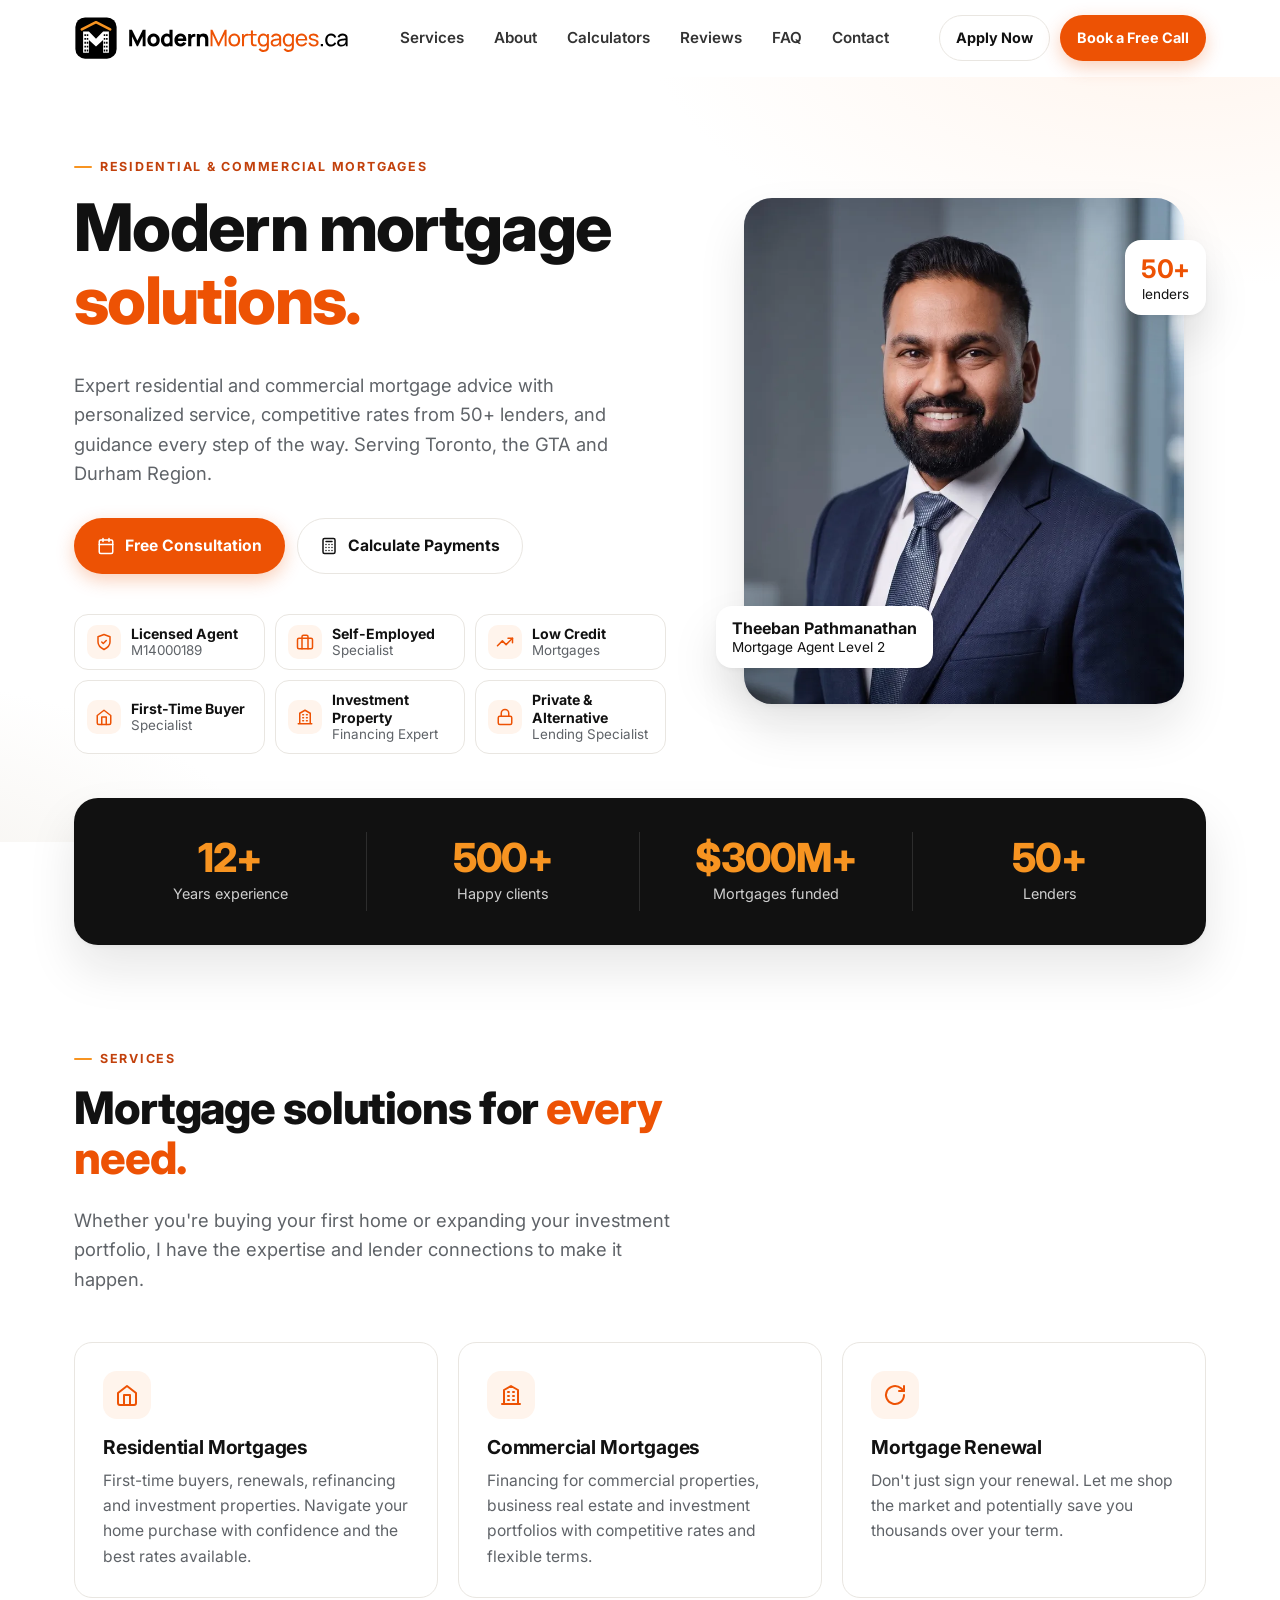
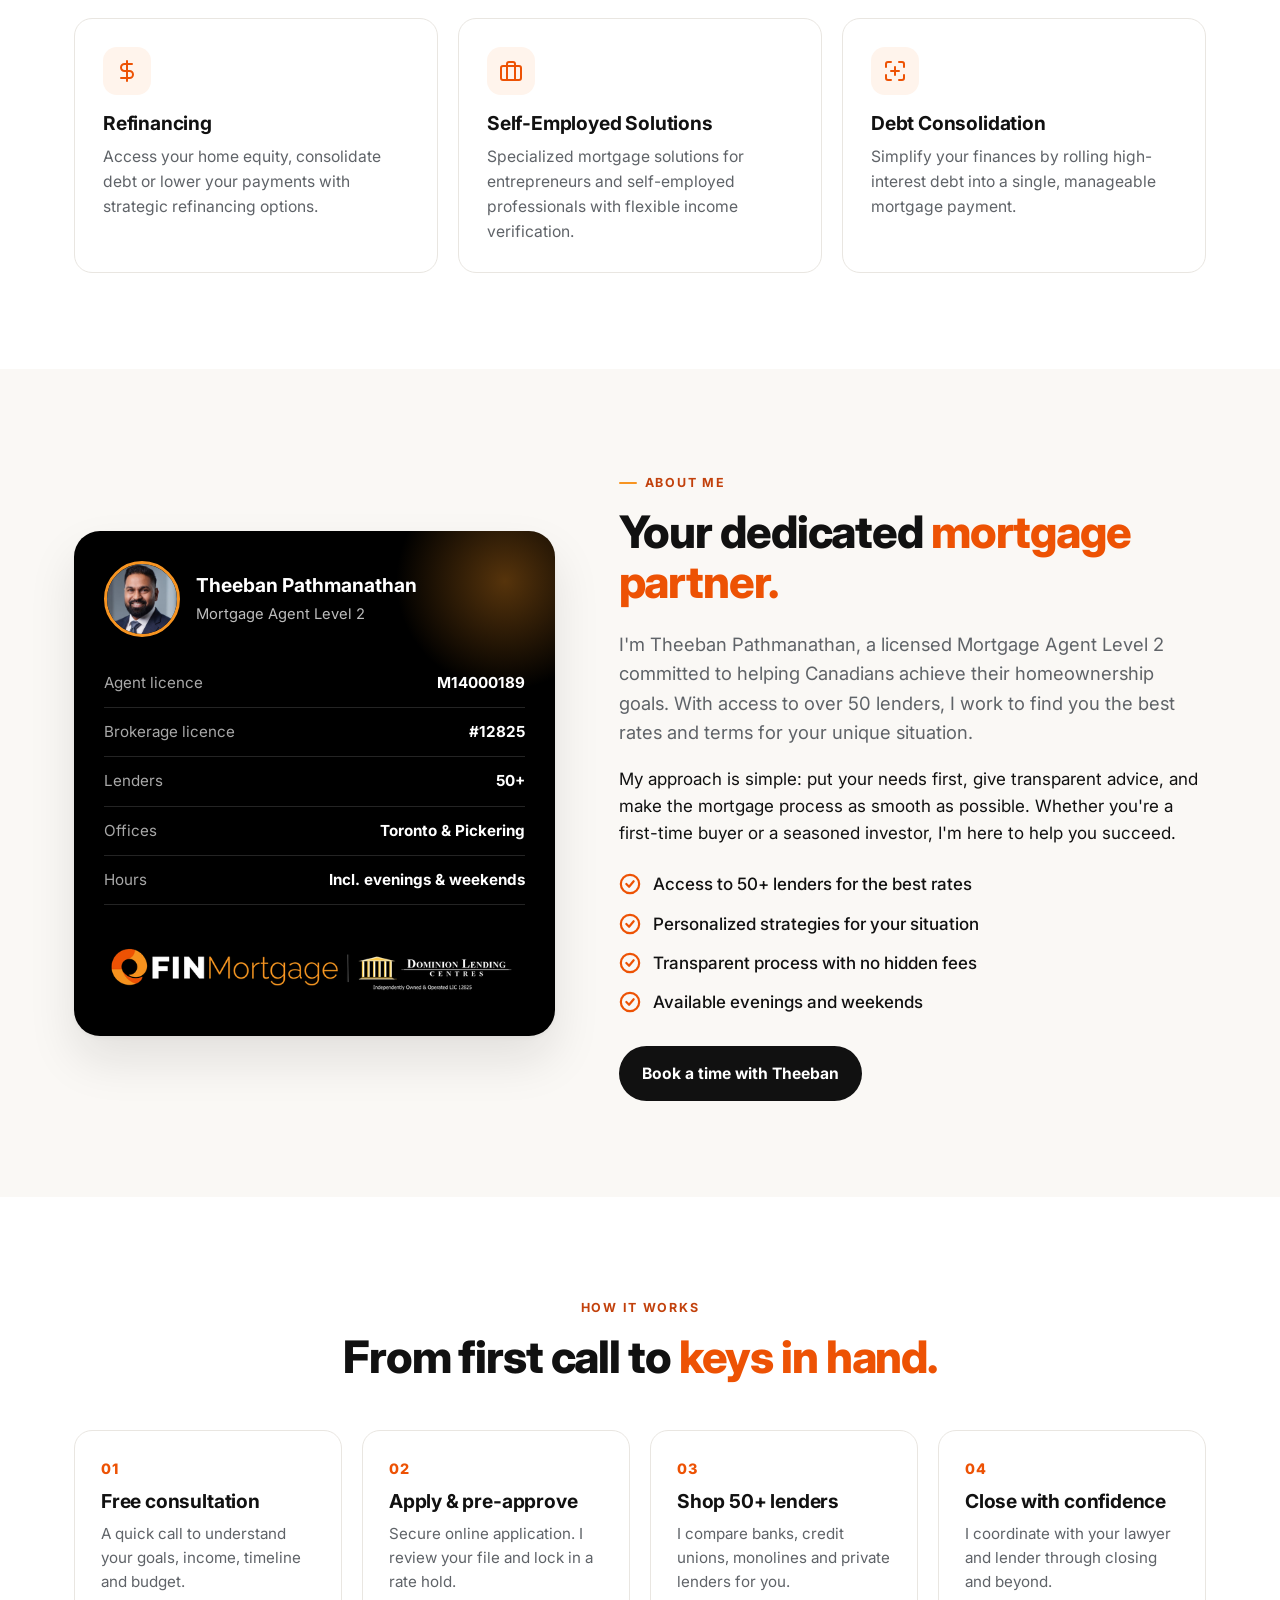
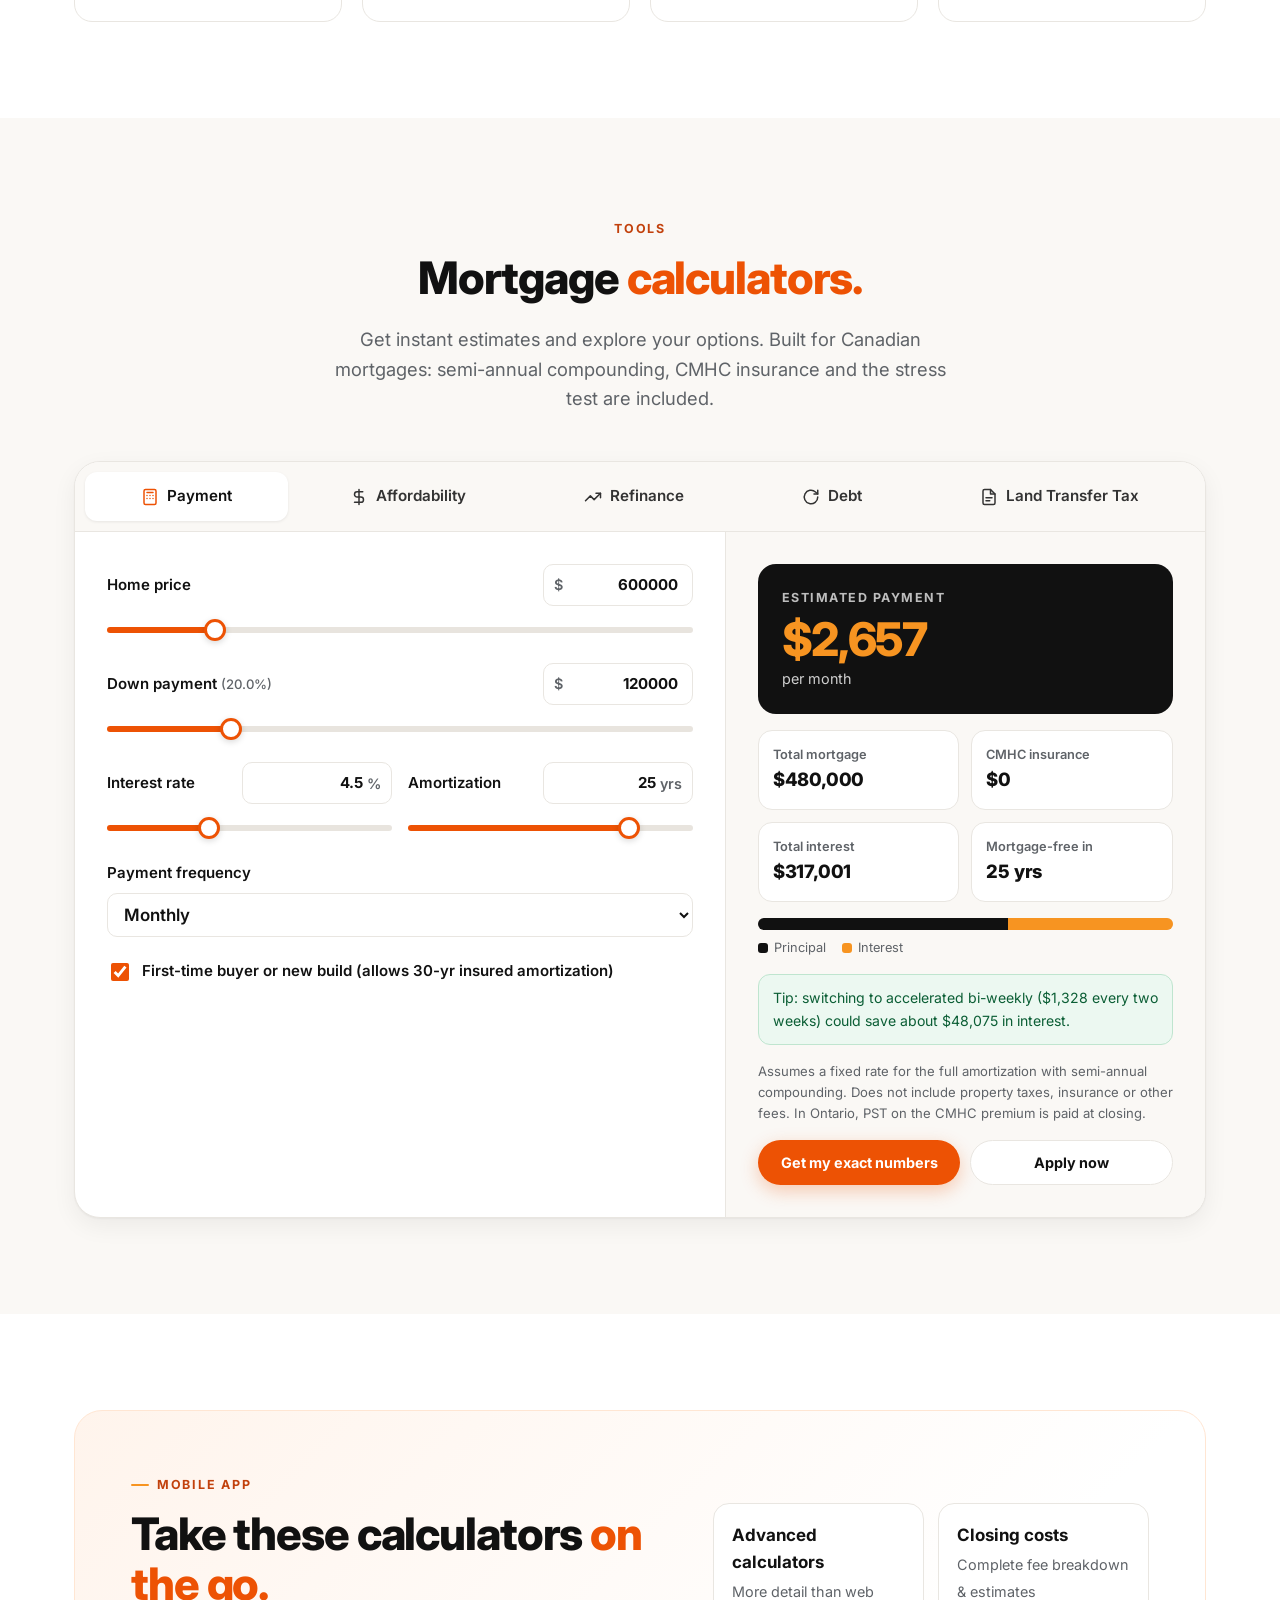
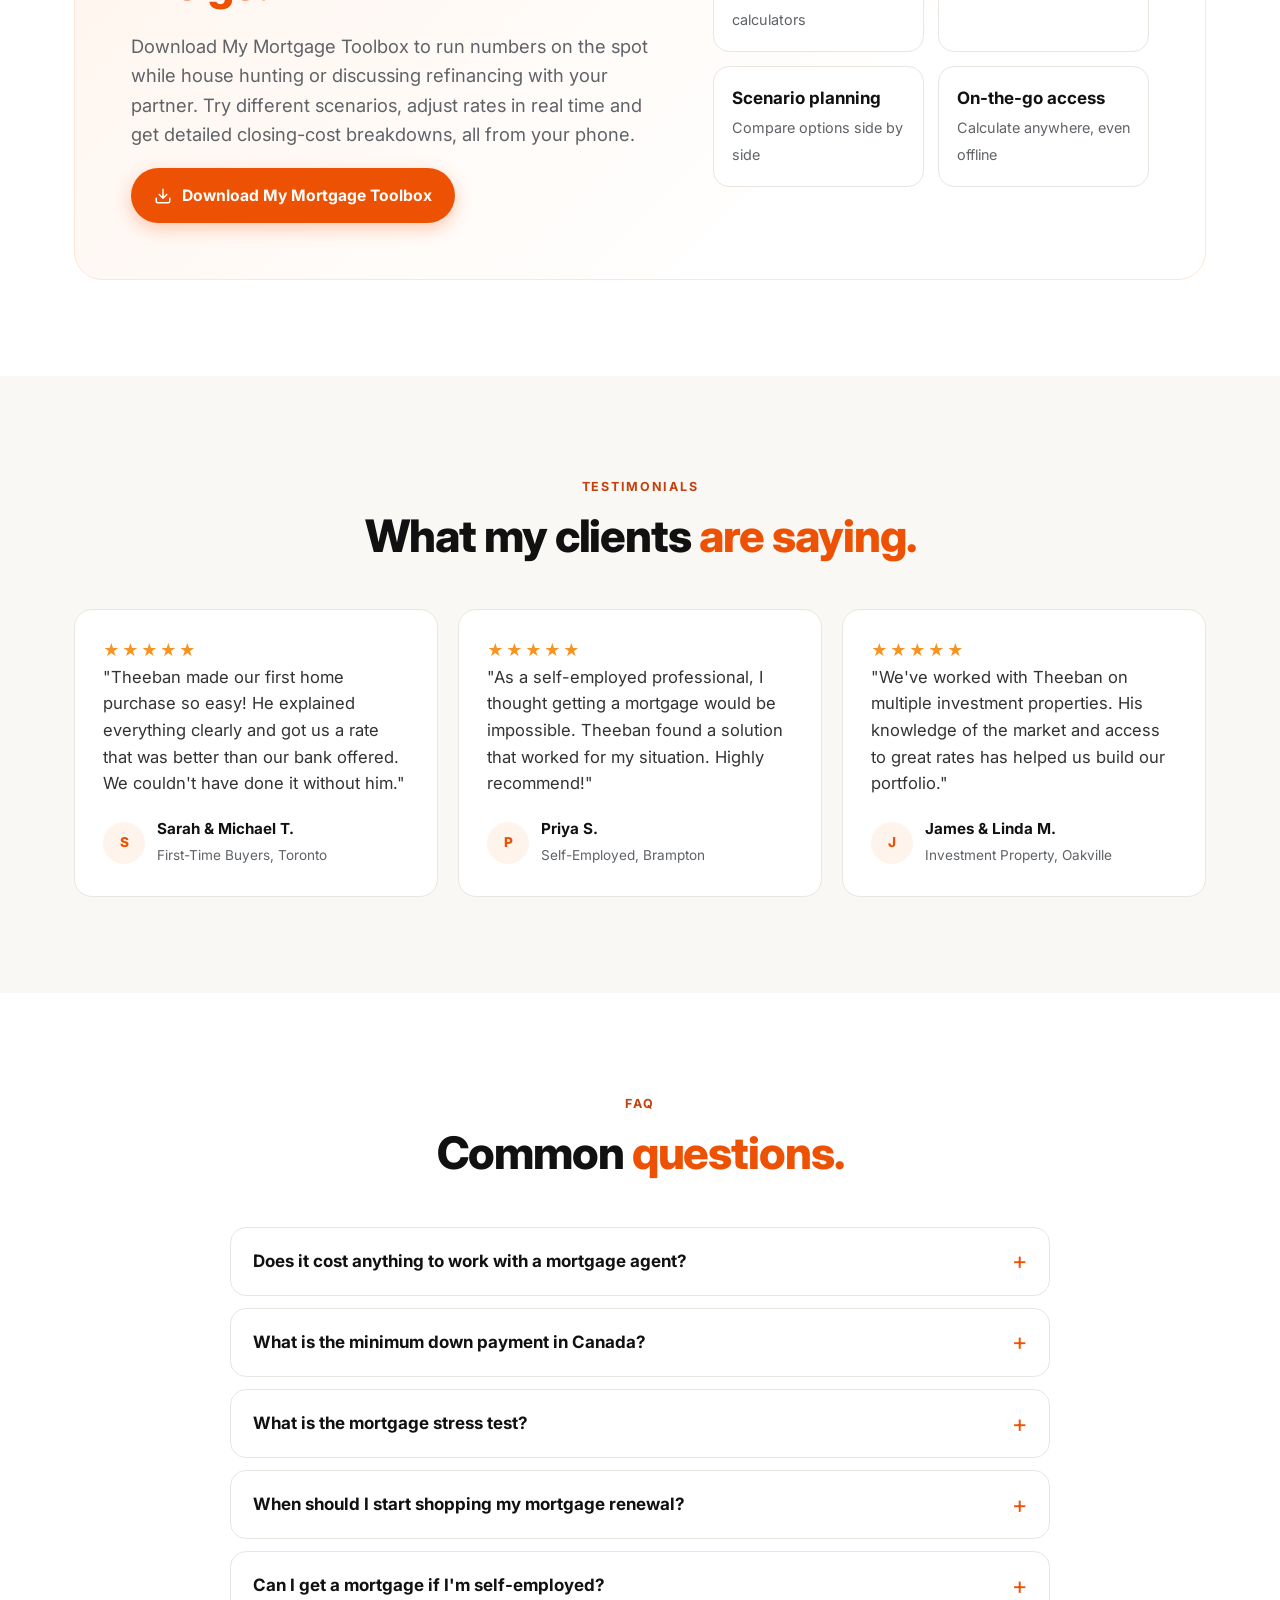
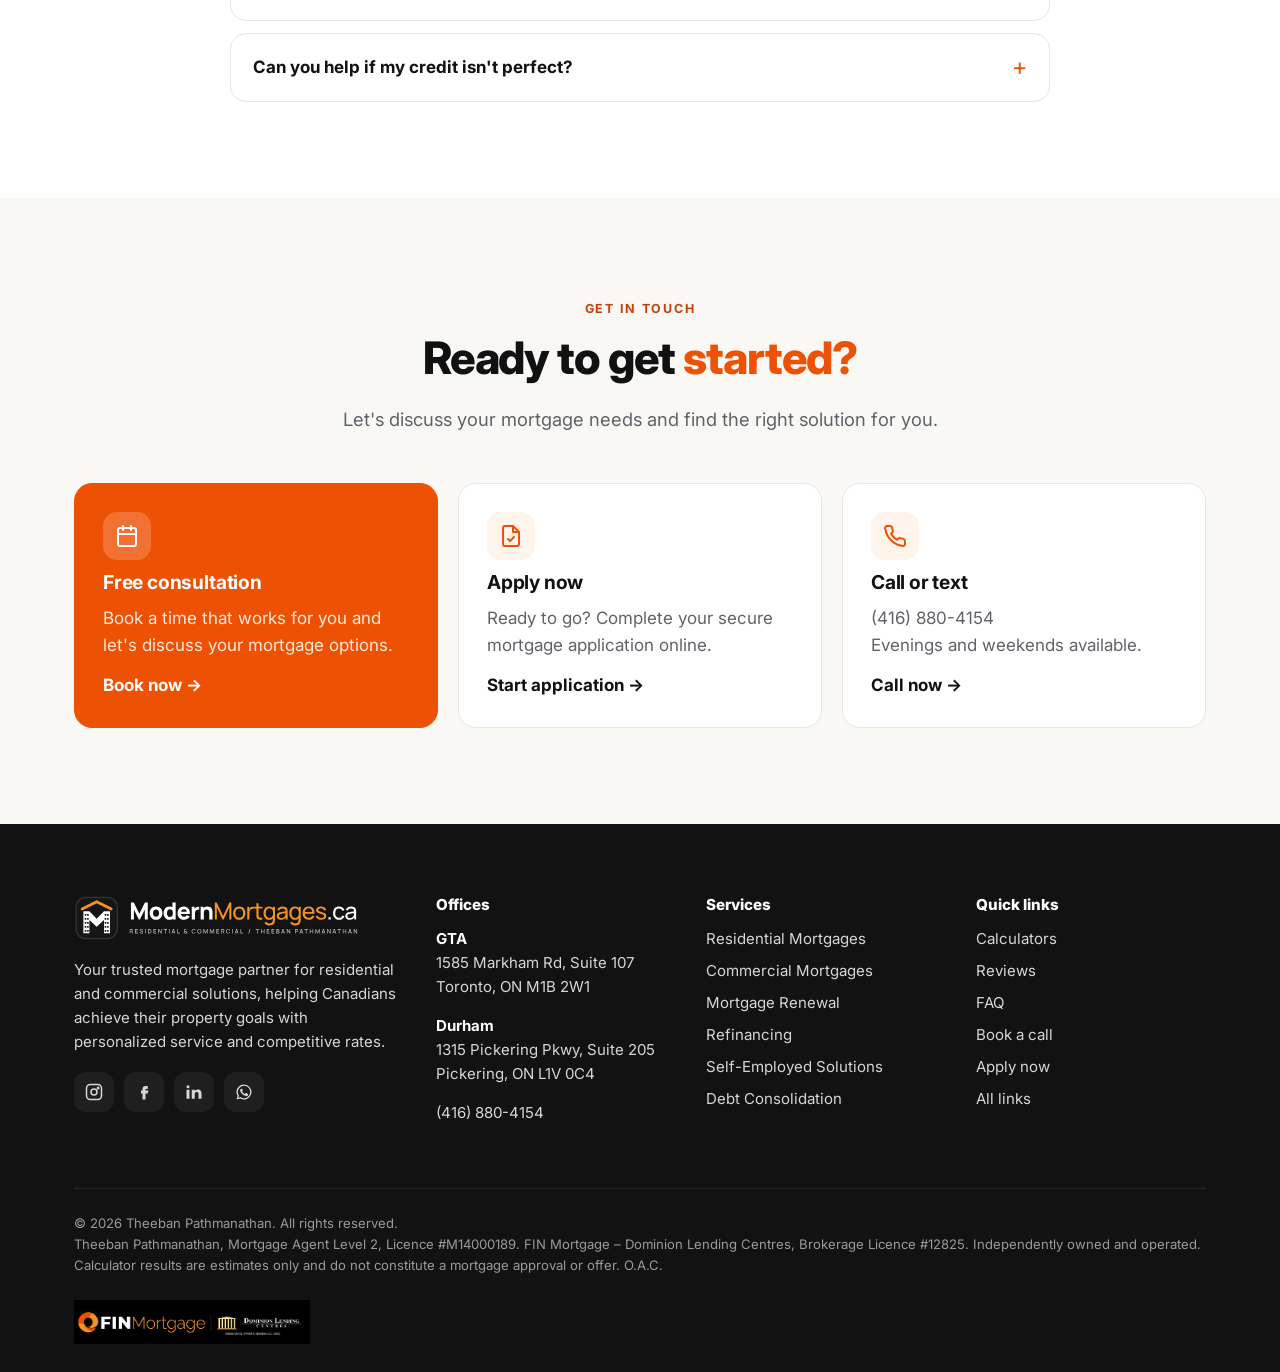
==== commit f8d5590d: "Use no-tagline logo in header; updated brand logos and icons" ====
--- a/index.html
+++ b/index.html
@@ -120,7 +120,7 @@
 <header class="site-header" id="top">
   <div class="container nav">
     <a class="brand" href="/" aria-label="ModernMortgages.ca home">
-      <img src="/assets/img/logo.svg" alt="ModernMortgages.ca – Residential &amp; Commercial – Theeban Pathmanathan" width="271" height="42">
+      <img src="/assets/img/logo.svg" alt="ModernMortgages.ca" width="250" height="40">
     </a>
     <nav aria-label="Primary">
       <ul class="nav-links">
--- a/assets/css/styles.css
+++ b/assets/css/styles.css
@@ -63,7 +63,7 @@
 .site-header{position:sticky;top:0;z-index:50;background:rgba(255,255,255,.88);backdrop-filter:saturate(180%) blur(14px);-webkit-backdrop-filter:saturate(180%) blur(14px);border-bottom:1px solid transparent;transition:border-color .2s}
 .site-header.scrolled{border-bottom-color:var(--line)}
 .nav{display:flex;align-items:center;justify-content:space-between;height:76px;gap:24px}
-.brand img{height:42px;width:auto}
+.brand img{height:44px;width:auto}
 .nav-links{display:flex;gap:30px;list-style:none;margin:0;padding:0}
 .nav-links a{text-decoration:none;font-weight:600;font-size:.95rem;color:var(--ink-2)}
 .nav-links a:hover{color:var(--orange)}
@@ -78,7 +78,7 @@
   .mobile-menu a{display:block;padding:12px 4px;text-decoration:none;font-weight:600;border-bottom:1px solid var(--line)}
   .mobile-menu .btn{width:100%;margin-top:12px;border-bottom:none}
 }
-@media (max-width:520px){.brand img{height:32px}.nav-cta .btn-primary{display:none}.nav{height:66px}}
+@media (max-width:520px){.brand img{height:34px}.nav-cta .btn-primary{display:none}.nav{height:66px}}
 
 /* Hero */
 .hero{position:relative;padding:72px 0 88px;overflow:hidden;background:
